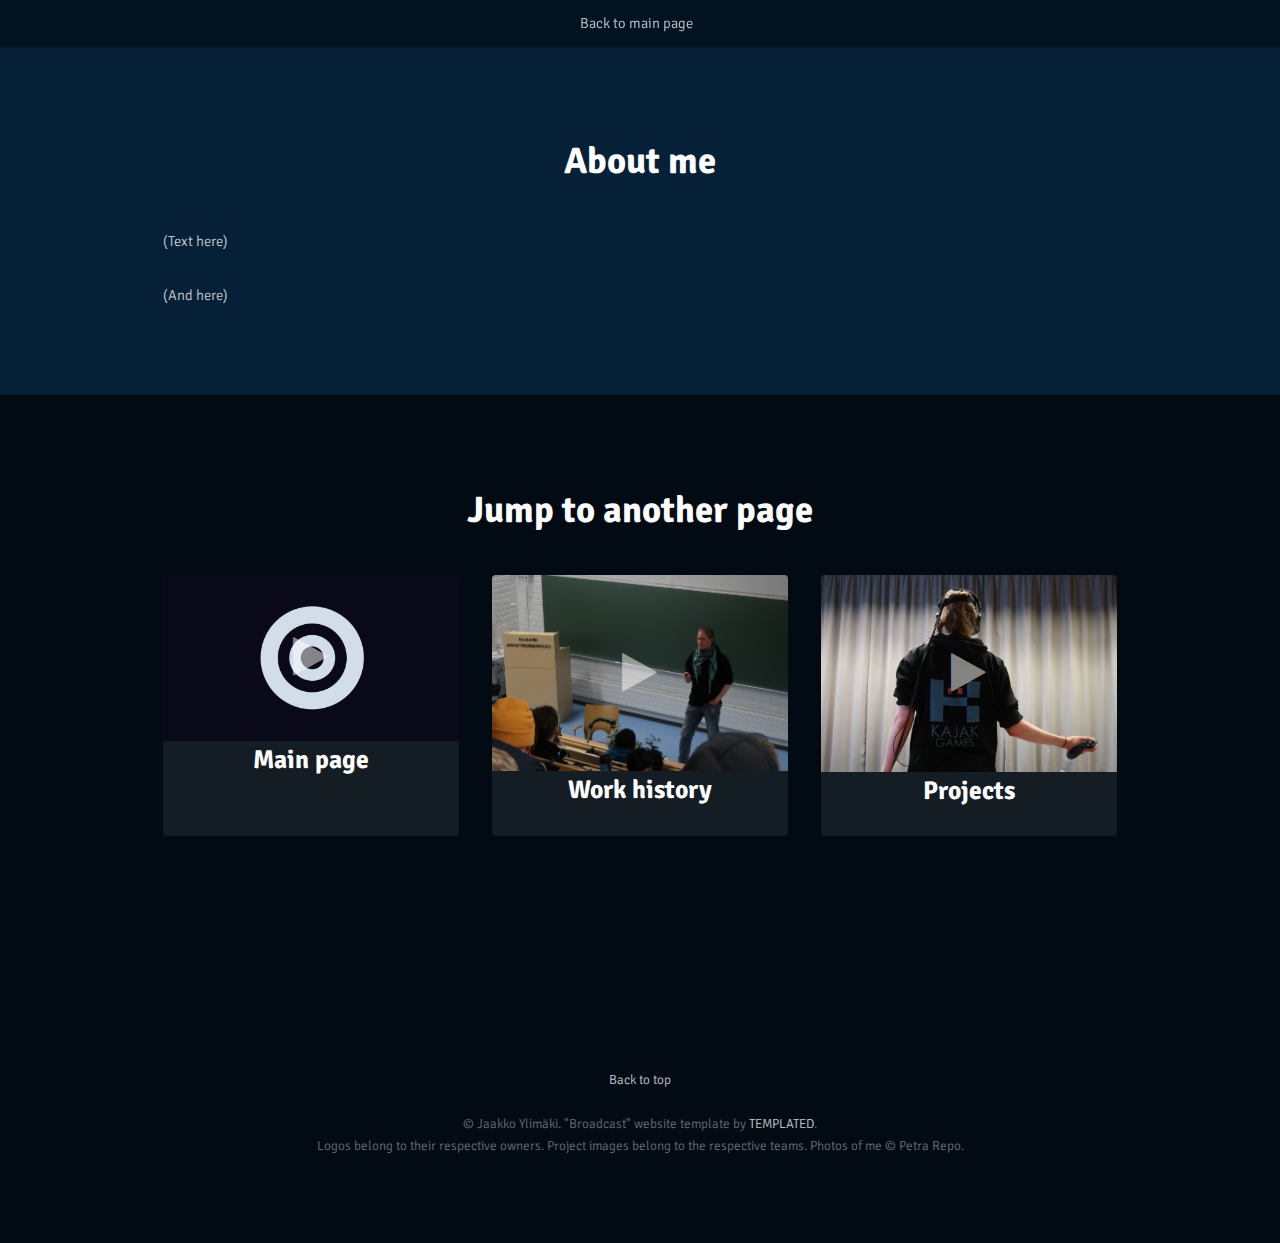
==== About me.html @ 6d2b4edd "changes to thumbnails" ====
<!DOCTYPE HTML>
<!--
	Broadcast by TEMPLATED
	templated.co @templatedco
	Released for free under the Creative Commons Attribution 3.0 license (templated.co/license)
-->
<html>
	<head>
		<title>Jaakko Ylimäki - About Me</title>
		<meta charset="utf-8" />
		<meta name="viewport" content="width=device-width, initial-scale=1" />
		<link rel="stylesheet" href="assets/css/main.css" />
	</head>
	<body class="subpage">

		<!-- Header -->
			<header id="header">
				<a href="index.html">Back to main page</a>
			</header>

		<!-- Nav -->
			<nav id="menu">
				<ul class="links">
					<li><a href="index.html">Home</a></li>
					<li><a href="elements.html">Elements</a></li>
       					<li><a href="About me.html">About me</a></li>
          				<li><a href="Work history.html">Work history</a></li>
       					<li><a href="Projects.html">Projects</a></li>
				</ul>
			</nav>

		<!-- Main -->
			<div id="main">

			<!-- One -->
				<section class="wrapper style1">
					<div class="inner">
						<header class="align-center">
							<h2>About me</h2>
							<p></p>
						</header>

						<p>(Text here)</p>
						<p>(And here)</p>
					</div>
				</section>

			<!-- Three -->
				<section class="wrapper ">
					<div class="inner">
						<header>
							<h2>Jump to another page</h2>
	<!-- 3 Column Video Section -->
							<div class="flex flex-3">
								<div class="video col">
									<div class="image fit">
										<img src="images/main_page.jpg" alt="" />
										<div class="arrow">
											<div class="icon fa-play"></div>
										</div>
									</div>
									<h3>Main page</h3>
									<a href="index.html" class="link"><span>Click Me</span></a>
								</div>
								<div class="video col">
									<div class="image fit">
										<img src="images/work_history.jpg" alt="" />
										<div class="arrow">
											<div class="icon fa-play"></div>
										</div>
									</div>
									<h3>Work history</h3>
									<a href="Work history.html" class="link"><span>Click Me</span></a>
								</div>
								<div class="video col">
									<div class="image fit">
										<img src="images/projects.jpg" alt="" />
										<div class="arrow">
											<div class="icon fa-play"></div>
										</div>
									</div>
									<h3>Projects</h3>
									<a href="Projects.html" class="link"><span>Click Me</span></a>
								</div>
							</div>
					</div>
				</section>

			</div>
		
		
		
		
		<!-- Footer -->
			<footer id="footer">
				<div class="copyright">
					<a href="#">Back to top</a>
					</br>
					</br>
					&copy; Jaakko Ylimäki.  "Broadcast" website template by <a href="https://templated.co">TEMPLATED</a>. </br>
					Logos belong to their respective owners. Project images belong to the respective teams. Photos of me © Petra Repo.
				</div>
			</footer>

		<!-- Scripts -->
			<script src="assets/js/jquery.min.js"></script>
			<script src="assets/js/jquery.scrolly.min.js"></script>
			<script src="assets/js/skel.min.js"></script>
			<script src="assets/js/util.js"></script>
			<script src="assets/js/main.js"></script>

	</body>
</html>
---- assets/css/main.css ----
@charset "UTF-8";
@import url(font-awesome.min.css);
@import url("https://fonts.googleapis.com/css?family=Signika:300,700");

/*
	Broadcast by TEMPLATED
	templated.co @templatedco
	Released for free under the Creative Commons Attribution 3.0 license (templated.co/license)
*/

/* Reset */

	html, body, div, span, applet, object, iframe, h1, h2, h3, h4, h5, h6, p, blockquote, pre, a, abbr, acronym, address, big, cite, code, del, dfn, em, img, ins, kbd, q, s, samp, small, strike, strong, sub, sup, tt, var, b, u, i, center, dl, dt, dd, ol, ul, li, fieldset, form, label, legend, table, caption, tbody, tfoot, thead, tr, th, td, article, aside, canvas, details, embed, figure, figcaption, footer, header, hgroup, menu, nav, output, ruby, section, summary, time, mark, audio, video {
		margin: 0;
		padding: 0;
		border: 0;
		font-size: 100%;
		font: inherit;
		vertical-align: baseline;
	}

	article, aside, details, figcaption, figure, footer, header, hgroup, menu, nav, section {
		display: block;
	}

	body {
		line-height: 1;
	}

	ol, ul {
		list-style: none;
	}

	blockquote, q {
		quotes: none;
	}

	blockquote:before, blockquote:after, q:before, q:after {
		content: '';
		content: none;
	}

	table {
		border-collapse: collapse;
		border-spacing: 0;
	}

	body {
		-webkit-text-size-adjust: none;
	}

/* Box Model */

	*, *:before, *:after {
		-moz-box-sizing: border-box;
		-webkit-box-sizing: border-box;
		box-sizing: border-box;
	}

/* Containers */

	.container {
		margin-left: auto;
		margin-right: auto;
	}

	.container.\31 25\25 {
		width: 100%;
		max-width: 100em;
		min-width: 80em;
	}

	.container.\37 5\25 {
		width: 60em;
	}

	.container.\35 0\25 {
		width: 40em;
	}

	.container.\32 5\25 {
		width: 20em;
	}

	.container {
		width: 80em;
	}

	@media screen and (max-width: 1680px) {

		.container.\31 25\25 {
			width: 100%;
			max-width: 100em;
			min-width: 80em;
		}

		.container.\37 5\25 {
			width: 60em;
		}

		.container.\35 0\25 {
			width: 40em;
		}

		.container.\32 5\25 {
			width: 20em;
		}

		.container {
			width: 80em;
		}

	}

	@media screen and (max-width: 1280px) {

		.container.\31 25\25 {
			width: 100%;
			max-width: 81.25em;
			min-width: 65em;
		}

		.container.\37 5\25 {
			width: 48.75em;
		}

		.container.\35 0\25 {
			width: 32.5em;
		}

		.container.\32 5\25 {
			width: 16.25em;
		}

		.container {
			width: 65em;
		}

	}

	@media screen and (max-width: 980px) {

		.container.\31 25\25 {
			width: 100%;
			max-width: 112.5%;
			min-width: 90%;
		}

		.container.\37 5\25 {
			width: 67.5%;
		}

		.container.\35 0\25 {
			width: 45%;
		}

		.container.\32 5\25 {
			width: 22.5%;
		}

		.container {
			width: 90%;
		}

	}

	@media screen and (max-width: 736px) {

		.container.\31 25\25 {
			width: 100%;
			max-width: 112.5%;
			min-width: 90%;
		}

		.container.\37 5\25 {
			width: 67.5%;
		}

		.container.\35 0\25 {
			width: 45%;
		}

		.container.\32 5\25 {
			width: 22.5%;
		}

		.container {
			width: 90% !important;
		}

	}

	@media screen and (max-width: 480px) {

		.container.\31 25\25 {
			width: 100%;
			max-width: 112.5%;
			min-width: 90%;
		}

		.container.\37 5\25 {
			width: 67.5%;
		}

		.container.\35 0\25 {
			width: 45%;
		}

		.container.\32 5\25 {
			width: 22.5%;
		}

		.container {
			width: 90% !important;
		}

	}

/* Grid */

	.row {
		border-bottom: solid 1px transparent;
		-moz-box-sizing: border-box;
		-webkit-box-sizing: border-box;
		box-sizing: border-box;
	}

	.row > * {
		float: left;
		-moz-box-sizing: border-box;
		-webkit-box-sizing: border-box;
		box-sizing: border-box;
	}

	.row:after, .row:before {
		content: '';
		display: block;
		clear: both;
		height: 0;
	}

	.row.uniform > * > :first-child {
		margin-top: 0;
	}

	.row.uniform > * > :last-child {
		margin-bottom: 0;
	}

	.row.\30 \25 > * {
		padding: 0 0 0 0em;
	}

	.row.\30 \25 {
		margin: 0 0 -1px 0em;
	}

	.row.uniform.\30 \25 > * {
		padding: 0em 0 0 0em;
	}

	.row.uniform.\30 \25 {
		margin: 0em 0 -1px 0em;
	}

	.row > * {
		padding: 0 0 0 2em;
	}

	.row {
		margin: 0 0 -1px -2em;
	}

	.row.uniform > * {
		padding: 2em 0 0 2em;
	}

	.row.uniform {
		margin: -2em 0 -1px -2em;
	}

	.row.\32 00\25 > * {
		padding: 0 0 0 4em;
	}

	.row.\32 00\25 {
		margin: 0 0 -1px -4em;
	}

	.row.uniform.\32 00\25 > * {
		padding: 4em 0 0 4em;
	}

	.row.uniform.\32 00\25 {
		margin: -4em 0 -1px -4em;
	}

	.row.\31 50\25 > * {
		padding: 0 0 0 3em;
	}

	.row.\31 50\25 {
		margin: 0 0 -1px -3em;
	}

	.row.uniform.\31 50\25 > * {
		padding: 3em 0 0 3em;
	}

	.row.uniform.\31 50\25 {
		margin: -3em 0 -1px -3em;
	}

	.row.\35 0\25 > * {
		padding: 0 0 0 1em;
	}

	.row.\35 0\25 {
		margin: 0 0 -1px -1em;
	}

	.row.uniform.\35 0\25 > * {
		padding: 1em 0 0 1em;
	}

	.row.uniform.\35 0\25 {
		margin: -1em 0 -1px -1em;
	}

	.row.\32 5\25 > * {
		padding: 0 0 0 0.5em;
	}

	.row.\32 5\25 {
		margin: 0 0 -1px -0.5em;
	}

	.row.uniform.\32 5\25 > * {
		padding: 0.5em 0 0 0.5em;
	}

	.row.uniform.\32 5\25 {
		margin: -0.5em 0 -1px -0.5em;
	}

	.\31 2u, .\31 2u\24 {
		width: 100%;
		clear: none;
		margin-left: 0;
	}

	.\31 1u, .\31 1u\24 {
		width: 91.6666666667%;
		clear: none;
		margin-left: 0;
	}

	.\31 0u, .\31 0u\24 {
		width: 83.3333333333%;
		clear: none;
		margin-left: 0;
	}

	.\39 u, .\39 u\24 {
		width: 75%;
		clear: none;
		margin-left: 0;
	}

	.\38 u, .\38 u\24 {
		width: 66.6666666667%;
		clear: none;
		margin-left: 0;
	}

	.\37 u, .\37 u\24 {
		width: 58.3333333333%;
		clear: none;
		margin-left: 0;
	}

	.\36 u, .\36 u\24 {
		width: 50%;
		clear: none;
		margin-left: 0;
	}

	.\35 u, .\35 u\24 {
		width: 41.6666666667%;
		clear: none;
		margin-left: 0;
	}

	.\34 u, .\34 u\24 {
		width: 33.3333333333%;
		clear: none;
		margin-left: 0;
	}

	.\33 u, .\33 u\24 {
		width: 25%;
		clear: none;
		margin-left: 0;
	}

	.\32 u, .\32 u\24 {
		width: 16.6666666667%;
		clear: none;
		margin-left: 0;
	}

	.\31 u, .\31 u\24 {
		width: 8.3333333333%;
		clear: none;
		margin-left: 0;
	}

	.\31 2u\24 + *,
	.\31 1u\24 + *,
	.\31 0u\24 + *,
	.\39 u\24 + *,
	.\38 u\24 + *,
	.\37 u\24 + *,
	.\36 u\24 + *,
	.\35 u\24 + *,
	.\34 u\24 + *,
	.\33 u\24 + *,
	.\32 u\24 + *,
	.\31 u\24 + * {
		clear: left;
	}

	.\-11u {
		margin-left: 91.66667%;
	}

	.\-10u {
		margin-left: 83.33333%;
	}

	.\-9u {
		margin-left: 75%;
	}

	.\-8u {
		margin-left: 66.66667%;
	}

	.\-7u {
		margin-left: 58.33333%;
	}

	.\-6u {
		margin-left: 50%;
	}

	.\-5u {
		margin-left: 41.66667%;
	}

	.\-4u {
		margin-left: 33.33333%;
	}

	.\-3u {
		margin-left: 25%;
	}

	.\-2u {
		margin-left: 16.66667%;
	}

	.\-1u {
		margin-left: 8.33333%;
	}

	@media screen and (max-width: 1680px) {

		.row > * {
			padding: 0 0 0 2em;
		}

		.row {
			margin: 0 0 -1px -2em;
		}

		.row.uniform > * {
			padding: 2em 0 0 2em;
		}

		.row.uniform {
			margin: -2em 0 -1px -2em;
		}

		.row.\32 00\25 > * {
			padding: 0 0 0 4em;
		}

		.row.\32 00\25 {
			margin: 0 0 -1px -4em;
		}

		.row.uniform.\32 00\25 > * {
			padding: 4em 0 0 4em;
		}

		.row.uniform.\32 00\25 {
			margin: -4em 0 -1px -4em;
		}

		.row.\31 50\25 > * {
			padding: 0 0 0 3em;
		}

		.row.\31 50\25 {
			margin: 0 0 -1px -3em;
		}

		.row.uniform.\31 50\25 > * {
			padding: 3em 0 0 3em;
		}

		.row.uniform.\31 50\25 {
			margin: -3em 0 -1px -3em;
		}

		.row.\35 0\25 > * {
			padding: 0 0 0 1em;
		}

		.row.\35 0\25 {
			margin: 0 0 -1px -1em;
		}

		.row.uniform.\35 0\25 > * {
			padding: 1em 0 0 1em;
		}

		.row.uniform.\35 0\25 {
			margin: -1em 0 -1px -1em;
		}

		.row.\32 5\25 > * {
			padding: 0 0 0 0.5em;
		}

		.row.\32 5\25 {
			margin: 0 0 -1px -0.5em;
		}

		.row.uniform.\32 5\25 > * {
			padding: 0.5em 0 0 0.5em;
		}

		.row.uniform.\32 5\25 {
			margin: -0.5em 0 -1px -0.5em;
		}

		.\31 2u\28xlarge\29, .\31 2u\24\28xlarge\29 {
			width: 100%;
			clear: none;
			margin-left: 0;
		}

		.\31 1u\28xlarge\29, .\31 1u\24\28xlarge\29 {
			width: 91.6666666667%;
			clear: none;
			margin-left: 0;
		}

		.\31 0u\28xlarge\29, .\31 0u\24\28xlarge\29 {
			width: 83.3333333333%;
			clear: none;
			margin-left: 0;
		}

		.\39 u\28xlarge\29, .\39 u\24\28xlarge\29 {
			width: 75%;
			clear: none;
			margin-left: 0;
		}

		.\38 u\28xlarge\29, .\38 u\24\28xlarge\29 {
			width: 66.6666666667%;
			clear: none;
			margin-left: 0;
		}

		.\37 u\28xlarge\29, .\37 u\24\28xlarge\29 {
			width: 58.3333333333%;
			clear: none;
			margin-left: 0;
		}

		.\36 u\28xlarge\29, .\36 u\24\28xlarge\29 {
			width: 50%;
			clear: none;
			margin-left: 0;
		}

		.\35 u\28xlarge\29, .\35 u\24\28xlarge\29 {
			width: 41.6666666667%;
			clear: none;
			margin-left: 0;
		}

		.\34 u\28xlarge\29, .\34 u\24\28xlarge\29 {
			width: 33.3333333333%;
			clear: none;
			margin-left: 0;
		}

		.\33 u\28xlarge\29, .\33 u\24\28xlarge\29 {
			width: 25%;
			clear: none;
			margin-left: 0;
		}

		.\32 u\28xlarge\29, .\32 u\24\28xlarge\29 {
			width: 16.6666666667%;
			clear: none;
			margin-left: 0;
		}

		.\31 u\28xlarge\29, .\31 u\24\28xlarge\29 {
			width: 8.3333333333%;
			clear: none;
			margin-left: 0;
		}

		.\31 2u\24\28xlarge\29 + *,
		.\31 1u\24\28xlarge\29 + *,
		.\31 0u\24\28xlarge\29 + *,
		.\39 u\24\28xlarge\29 + *,
		.\38 u\24\28xlarge\29 + *,
		.\37 u\24\28xlarge\29 + *,
		.\36 u\24\28xlarge\29 + *,
		.\35 u\24\28xlarge\29 + *,
		.\34 u\24\28xlarge\29 + *,
		.\33 u\24\28xlarge\29 + *,
		.\32 u\24\28xlarge\29 + *,
		.\31 u\24\28xlarge\29 + * {
			clear: left;
		}

		.\-11u\28xlarge\29 {
			margin-left: 91.66667%;
		}

		.\-10u\28xlarge\29 {
			margin-left: 83.33333%;
		}

		.\-9u\28xlarge\29 {
			margin-left: 75%;
		}

		.\-8u\28xlarge\29 {
			margin-left: 66.66667%;
		}

		.\-7u\28xlarge\29 {
			margin-left: 58.33333%;
		}

		.\-6u\28xlarge\29 {
			margin-left: 50%;
		}

		.\-5u\28xlarge\29 {
			margin-left: 41.66667%;
		}

		.\-4u\28xlarge\29 {
			margin-left: 33.33333%;
		}

		.\-3u\28xlarge\29 {
			margin-left: 25%;
		}

		.\-2u\28xlarge\29 {
			margin-left: 16.66667%;
		}

		.\-1u\28xlarge\29 {
			margin-left: 8.33333%;
		}

	}

	@media screen and (max-width: 1280px) {

		.row > * {
			padding: 0 0 0 1.5em;
		}

		.row {
			margin: 0 0 -1px -1.5em;
		}

		.row.uniform > * {
			padding: 1.5em 0 0 1.5em;
		}

		.row.uniform {
			margin: -1.5em 0 -1px -1.5em;
		}

		.row.\32 00\25 > * {
			padding: 0 0 0 3em;
		}

		.row.\32 00\25 {
			margin: 0 0 -1px -3em;
		}

		.row.uniform.\32 00\25 > * {
			padding: 3em 0 0 3em;
		}

		.row.uniform.\32 00\25 {
			margin: -3em 0 -1px -3em;
		}

		.row.\31 50\25 > * {
			padding: 0 0 0 2.25em;
		}

		.row.\31 50\25 {
			margin: 0 0 -1px -2.25em;
		}

		.row.uniform.\31 50\25 > * {
			padding: 2.25em 0 0 2.25em;
		}

		.row.uniform.\31 50\25 {
			margin: -2.25em 0 -1px -2.25em;
		}

		.row.\35 0\25 > * {
			padding: 0 0 0 0.75em;
		}

		.row.\35 0\25 {
			margin: 0 0 -1px -0.75em;
		}

		.row.uniform.\35 0\25 > * {
			padding: 0.75em 0 0 0.75em;
		}

		.row.uniform.\35 0\25 {
			margin: -0.75em 0 -1px -0.75em;
		}

		.row.\32 5\25 > * {
			padding: 0 0 0 0.375em;
		}

		.row.\32 5\25 {
			margin: 0 0 -1px -0.375em;
		}

		.row.uniform.\32 5\25 > * {
			padding: 0.375em 0 0 0.375em;
		}

		.row.uniform.\32 5\25 {
			margin: -0.375em 0 -1px -0.375em;
		}

		.\31 2u\28large\29, .\31 2u\24\28large\29 {
			width: 100%;
			clear: none;
			margin-left: 0;
		}

		.\31 1u\28large\29, .\31 1u\24\28large\29 {
			width: 91.6666666667%;
			clear: none;
			margin-left: 0;
		}

		.\31 0u\28large\29, .\31 0u\24\28large\29 {
			width: 83.3333333333%;
			clear: none;
			margin-left: 0;
		}

		.\39 u\28large\29, .\39 u\24\28large\29 {
			width: 75%;
			clear: none;
			margin-left: 0;
		}

		.\38 u\28large\29, .\38 u\24\28large\29 {
			width: 66.6666666667%;
			clear: none;
			margin-left: 0;
		}

		.\37 u\28large\29, .\37 u\24\28large\29 {
			width: 58.3333333333%;
			clear: none;
			margin-left: 0;
		}

		.\36 u\28large\29, .\36 u\24\28large\29 {
			width: 50%;
			clear: none;
			margin-left: 0;
		}

		.\35 u\28large\29, .\35 u\24\28large\29 {
			width: 41.6666666667%;
			clear: none;
			margin-left: 0;
		}

		.\34 u\28large\29, .\34 u\24\28large\29 {
			width: 33.3333333333%;
			clear: none;
			margin-left: 0;
		}

		.\33 u\28large\29, .\33 u\24\28large\29 {
			width: 25%;
			clear: none;
			margin-left: 0;
		}

		.\32 u\28large\29, .\32 u\24\28large\29 {
			width: 16.6666666667%;
			clear: none;
			margin-left: 0;
		}

		.\31 u\28large\29, .\31 u\24\28large\29 {
			width: 8.3333333333%;
			clear: none;
			margin-left: 0;
		}

		.\31 2u\24\28large\29 + *,
		.\31 1u\24\28large\29 + *,
		.\31 0u\24\28large\29 + *,
		.\39 u\24\28large\29 + *,
		.\38 u\24\28large\29 + *,
		.\37 u\24\28large\29 + *,
		.\36 u\24\28large\29 + *,
		.\35 u\24\28large\29 + *,
		.\34 u\24\28large\29 + *,
		.\33 u\24\28large\29 + *,
		.\32 u\24\28large\29 + *,
		.\31 u\24\28large\29 + * {
			clear: left;
		}

		.\-11u\28large\29 {
			margin-left: 91.66667%;
		}

		.\-10u\28large\29 {
			margin-left: 83.33333%;
		}

		.\-9u\28large\29 {
			margin-left: 75%;
		}

		.\-8u\28large\29 {
			margin-left: 66.66667%;
		}

		.\-7u\28large\29 {
			margin-left: 58.33333%;
		}

		.\-6u\28large\29 {
			margin-left: 50%;
		}

		.\-5u\28large\29 {
			margin-left: 41.66667%;
		}

		.\-4u\28large\29 {
			margin-left: 33.33333%;
		}

		.\-3u\28large\29 {
			margin-left: 25%;
		}

		.\-2u\28large\29 {
			margin-left: 16.66667%;
		}

		.\-1u\28large\29 {
			margin-left: 8.33333%;
		}

	}

	@media screen and (max-width: 980px) {

		.row > * {
			padding: 0 0 0 1.5em;
		}

		.row {
			margin: 0 0 -1px -1.5em;
		}

		.row.uniform > * {
			padding: 1.5em 0 0 1.5em;
		}

		.row.uniform {
			margin: -1.5em 0 -1px -1.5em;
		}

		.row.\32 00\25 > * {
			padding: 0 0 0 3em;
		}

		.row.\32 00\25 {
			margin: 0 0 -1px -3em;
		}

		.row.uniform.\32 00\25 > * {
			padding: 3em 0 0 3em;
		}

		.row.uniform.\32 00\25 {
			margin: -3em 0 -1px -3em;
		}

		.row.\31 50\25 > * {
			padding: 0 0 0 2.25em;
		}

		.row.\31 50\25 {
			margin: 0 0 -1px -2.25em;
		}

		.row.uniform.\31 50\25 > * {
			padding: 2.25em 0 0 2.25em;
		}

		.row.uniform.\31 50\25 {
			margin: -2.25em 0 -1px -2.25em;
		}

		.row.\35 0\25 > * {
			padding: 0 0 0 0.75em;
		}

		.row.\35 0\25 {
			margin: 0 0 -1px -0.75em;
		}

		.row.uniform.\35 0\25 > * {
			padding: 0.75em 0 0 0.75em;
		}

		.row.uniform.\35 0\25 {
			margin: -0.75em 0 -1px -0.75em;
		}

		.row.\32 5\25 > * {
			padding: 0 0 0 0.375em;
		}

		.row.\32 5\25 {
			margin: 0 0 -1px -0.375em;
		}

		.row.uniform.\32 5\25 > * {
			padding: 0.375em 0 0 0.375em;
		}

		.row.uniform.\32 5\25 {
			margin: -0.375em 0 -1px -0.375em;
		}

		.\31 2u\28medium\29, .\31 2u\24\28medium\29 {
			width: 100%;
			clear: none;
			margin-left: 0;
		}

		.\31 1u\28medium\29, .\31 1u\24\28medium\29 {
			width: 91.6666666667%;
			clear: none;
			margin-left: 0;
		}

		.\31 0u\28medium\29, .\31 0u\24\28medium\29 {
			width: 83.3333333333%;
			clear: none;
			margin-left: 0;
		}

		.\39 u\28medium\29, .\39 u\24\28medium\29 {
			width: 75%;
			clear: none;
			margin-left: 0;
		}

		.\38 u\28medium\29, .\38 u\24\28medium\29 {
			width: 66.6666666667%;
			clear: none;
			margin-left: 0;
		}

		.\37 u\28medium\29, .\37 u\24\28medium\29 {
			width: 58.3333333333%;
			clear: none;
			margin-left: 0;
		}

		.\36 u\28medium\29, .\36 u\24\28medium\29 {
			width: 50%;
			clear: none;
			margin-left: 0;
		}

		.\35 u\28medium\29, .\35 u\24\28medium\29 {
			width: 41.6666666667%;
			clear: none;
			margin-left: 0;
		}

		.\34 u\28medium\29, .\34 u\24\28medium\29 {
			width: 33.3333333333%;
			clear: none;
			margin-left: 0;
		}

		.\33 u\28medium\29, .\33 u\24\28medium\29 {
			width: 25%;
			clear: none;
			margin-left: 0;
		}

		.\32 u\28medium\29, .\32 u\24\28medium\29 {
			width: 16.6666666667%;
			clear: none;
			margin-left: 0;
		}

		.\31 u\28medium\29, .\31 u\24\28medium\29 {
			width: 8.3333333333%;
			clear: none;
			margin-left: 0;
		}

		.\31 2u\24\28medium\29 + *,
		.\31 1u\24\28medium\29 + *,
		.\31 0u\24\28medium\29 + *,
		.\39 u\24\28medium\29 + *,
		.\38 u\24\28medium\29 + *,
		.\37 u\24\28medium\29 + *,
		.\36 u\24\28medium\29 + *,
		.\35 u\24\28medium\29 + *,
		.\34 u\24\28medium\29 + *,
		.\33 u\24\28medium\29 + *,
		.\32 u\24\28medium\29 + *,
		.\31 u\24\28medium\29 + * {
			clear: left;
		}

		.\-11u\28medium\29 {
			margin-left: 91.66667%;
		}

		.\-10u\28medium\29 {
			margin-left: 83.33333%;
		}

		.\-9u\28medium\29 {
			margin-left: 75%;
		}

		.\-8u\28medium\29 {
			margin-left: 66.66667%;
		}

		.\-7u\28medium\29 {
			margin-left: 58.33333%;
		}

		.\-6u\28medium\29 {
			margin-left: 50%;
		}

		.\-5u\28medium\29 {
			margin-left: 41.66667%;
		}

		.\-4u\28medium\29 {
			margin-left: 33.33333%;
		}

		.\-3u\28medium\29 {
			margin-left: 25%;
		}

		.\-2u\28medium\29 {
			margin-left: 16.66667%;
		}

		.\-1u\28medium\29 {
			margin-left: 8.33333%;
		}

	}

	@media screen and (max-width: 736px) {

		.row > * {
			padding: 0 0 0 1.25em;
		}

		.row {
			margin: 0 0 -1px -1.25em;
		}

		.row.uniform > * {
			padding: 1.25em 0 0 1.25em;
		}

		.row.uniform {
			margin: -1.25em 0 -1px -1.25em;
		}

		.row.\32 00\25 > * {
			padding: 0 0 0 2.5em;
		}

		.row.\32 00\25 {
			margin: 0 0 -1px -2.5em;
		}

		.row.uniform.\32 00\25 > * {
			padding: 2.5em 0 0 2.5em;
		}

		.row.uniform.\32 00\25 {
			margin: -2.5em 0 -1px -2.5em;
		}

		.row.\31 50\25 > * {
			padding: 0 0 0 1.875em;
		}

		.row.\31 50\25 {
			margin: 0 0 -1px -1.875em;
		}

		.row.uniform.\31 50\25 > * {
			padding: 1.875em 0 0 1.875em;
		}

		.row.uniform.\31 50\25 {
			margin: -1.875em 0 -1px -1.875em;
		}

		.row.\35 0\25 > * {
			padding: 0 0 0 0.625em;
		}

		.row.\35 0\25 {
			margin: 0 0 -1px -0.625em;
		}

		.row.uniform.\35 0\25 > * {
			padding: 0.625em 0 0 0.625em;
		}

		.row.uniform.\35 0\25 {
			margin: -0.625em 0 -1px -0.625em;
		}

		.row.\32 5\25 > * {
			padding: 0 0 0 0.3125em;
		}

		.row.\32 5\25 {
			margin: 0 0 -1px -0.3125em;
		}

		.row.uniform.\32 5\25 > * {
			padding: 0.3125em 0 0 0.3125em;
		}

		.row.uniform.\32 5\25 {
			margin: -0.3125em 0 -1px -0.3125em;
		}

		.\31 2u\28small\29, .\31 2u\24\28small\29 {
			width: 100%;
			clear: none;
			margin-left: 0;
		}

		.\31 1u\28small\29, .\31 1u\24\28small\29 {
			width: 91.6666666667%;
			clear: none;
			margin-left: 0;
		}

		.\31 0u\28small\29, .\31 0u\24\28small\29 {
			width: 83.3333333333%;
			clear: none;
			margin-left: 0;
		}

		.\39 u\28small\29, .\39 u\24\28small\29 {
			width: 75%;
			clear: none;
			margin-left: 0;
		}

		.\38 u\28small\29, .\38 u\24\28small\29 {
			width: 66.6666666667%;
			clear: none;
			margin-left: 0;
		}

		.\37 u\28small\29, .\37 u\24\28small\29 {
			width: 58.3333333333%;
			clear: none;
			margin-left: 0;
		}

		.\36 u\28small\29, .\36 u\24\28small\29 {
			width: 50%;
			clear: none;
			margin-left: 0;
		}

		.\35 u\28small\29, .\35 u\24\28small\29 {
			width: 41.6666666667%;
			clear: none;
			margin-left: 0;
		}

		.\34 u\28small\29, .\34 u\24\28small\29 {
			width: 33.3333333333%;
			clear: none;
			margin-left: 0;
		}

		.\33 u\28small\29, .\33 u\24\28small\29 {
			width: 25%;
			clear: none;
			margin-left: 0;
		}

		.\32 u\28small\29, .\32 u\24\28small\29 {
			width: 16.6666666667%;
			clear: none;
			margin-left: 0;
		}

		.\31 u\28small\29, .\31 u\24\28small\29 {
			width: 8.3333333333%;
			clear: none;
			margin-left: 0;
		}

		.\31 2u\24\28small\29 + *,
		.\31 1u\24\28small\29 + *,
		.\31 0u\24\28small\29 + *,
		.\39 u\24\28small\29 + *,
		.\38 u\24\28small\29 + *,
		.\37 u\24\28small\29 + *,
		.\36 u\24\28small\29 + *,
		.\35 u\24\28small\29 + *,
		.\34 u\24\28small\29 + *,
		.\33 u\24\28small\29 + *,
		.\32 u\24\28small\29 + *,
		.\31 u\24\28small\29 + * {
			clear: left;
		}

		.\-11u\28small\29 {
			margin-left: 91.66667%;
		}

		.\-10u\28small\29 {
			margin-left: 83.33333%;
		}

		.\-9u\28small\29 {
			margin-left: 75%;
		}

		.\-8u\28small\29 {
			margin-left: 66.66667%;
		}

		.\-7u\28small\29 {
			margin-left: 58.33333%;
		}

		.\-6u\28small\29 {
			margin-left: 50%;
		}

		.\-5u\28small\29 {
			margin-left: 41.66667%;
		}

		.\-4u\28small\29 {
			margin-left: 33.33333%;
		}

		.\-3u\28small\29 {
			margin-left: 25%;
		}

		.\-2u\28small\29 {
			margin-left: 16.66667%;
		}

		.\-1u\28small\29 {
			margin-left: 8.33333%;
		}

	}

	@media screen and (max-width: 480px) {

		.row > * {
			padding: 0 0 0 1.25em;
		}

		.row {
			margin: 0 0 -1px -1.25em;
		}

		.row.uniform > * {
			padding: 1.25em 0 0 1.25em;
		}

		.row.uniform {
			margin: -1.25em 0 -1px -1.25em;
		}

		.row.\32 00\25 > * {
			padding: 0 0 0 2.5em;
		}

		.row.\32 00\25 {
			margin: 0 0 -1px -2.5em;
		}

		.row.uniform.\32 00\25 > * {
			padding: 2.5em 0 0 2.5em;
		}

		.row.uniform.\32 00\25 {
			margin: -2.5em 0 -1px -2.5em;
		}

		.row.\31 50\25 > * {
			padding: 0 0 0 1.875em;
		}

		.row.\31 50\25 {
			margin: 0 0 -1px -1.875em;
		}

		.row.uniform.\31 50\25 > * {
			padding: 1.875em 0 0 1.875em;
		}

		.row.uniform.\31 50\25 {
			margin: -1.875em 0 -1px -1.875em;
		}

		.row.\35 0\25 > * {
			padding: 0 0 0 0.625em;
		}

		.row.\35 0\25 {
			margin: 0 0 -1px -0.625em;
		}

		.row.uniform.\35 0\25 > * {
			padding: 0.625em 0 0 0.625em;
		}

		.row.uniform.\35 0\25 {
			margin: -0.625em 0 -1px -0.625em;
		}

		.row.\32 5\25 > * {
			padding: 0 0 0 0.3125em;
		}

		.row.\32 5\25 {
			margin: 0 0 -1px -0.3125em;
		}

		.row.uniform.\32 5\25 > * {
			padding: 0.3125em 0 0 0.3125em;
		}

		.row.uniform.\32 5\25 {
			margin: -0.3125em 0 -1px -0.3125em;
		}

		.\31 2u\28xsmall\29, .\31 2u\24\28xsmall\29 {
			width: 100%;
			clear: none;
			margin-left: 0;
		}

		.\31 1u\28xsmall\29, .\31 1u\24\28xsmall\29 {
			width: 91.6666666667%;
			clear: none;
			margin-left: 0;
		}

		.\31 0u\28xsmall\29, .\31 0u\24\28xsmall\29 {
			width: 83.3333333333%;
			clear: none;
			margin-left: 0;
		}

		.\39 u\28xsmall\29, .\39 u\24\28xsmall\29 {
			width: 75%;
			clear: none;
			margin-left: 0;
		}

		.\38 u\28xsmall\29, .\38 u\24\28xsmall\29 {
			width: 66.6666666667%;
			clear: none;
			margin-left: 0;
		}

		.\37 u\28xsmall\29, .\37 u\24\28xsmall\29 {
			width: 58.3333333333%;
			clear: none;
			margin-left: 0;
		}

		.\36 u\28xsmall\29, .\36 u\24\28xsmall\29 {
			width: 50%;
			clear: none;
			margin-left: 0;
		}

		.\35 u\28xsmall\29, .\35 u\24\28xsmall\29 {
			width: 41.6666666667%;
			clear: none;
			margin-left: 0;
		}

		.\34 u\28xsmall\29, .\34 u\24\28xsmall\29 {
			width: 33.3333333333%;
			clear: none;
			margin-left: 0;
		}

		.\33 u\28xsmall\29, .\33 u\24\28xsmall\29 {
			width: 25%;
			clear: none;
			margin-left: 0;
		}

		.\32 u\28xsmall\29, .\32 u\24\28xsmall\29 {
			width: 16.6666666667%;
			clear: none;
			margin-left: 0;
		}

		.\31 u\28xsmall\29, .\31 u\24\28xsmall\29 {
			width: 8.3333333333%;
			clear: none;
			margin-left: 0;
		}

		.\31 2u\24\28xsmall\29 + *,
		.\31 1u\24\28xsmall\29 + *,
		.\31 0u\24\28xsmall\29 + *,
		.\39 u\24\28xsmall\29 + *,
		.\38 u\24\28xsmall\29 + *,
		.\37 u\24\28xsmall\29 + *,
		.\36 u\24\28xsmall\29 + *,
		.\35 u\24\28xsmall\29 + *,
		.\34 u\24\28xsmall\29 + *,
		.\33 u\24\28xsmall\29 + *,
		.\32 u\24\28xsmall\29 + *,
		.\31 u\24\28xsmall\29 + * {
			clear: left;
		}

		.\-11u\28xsmall\29 {
			margin-left: 91.66667%;
		}

		.\-10u\28xsmall\29 {
			margin-left: 83.33333%;
		}

		.\-9u\28xsmall\29 {
			margin-left: 75%;
		}

		.\-8u\28xsmall\29 {
			margin-left: 66.66667%;
		}

		.\-7u\28xsmall\29 {
			margin-left: 58.33333%;
		}

		.\-6u\28xsmall\29 {
			margin-left: 50%;
		}

		.\-5u\28xsmall\29 {
			margin-left: 41.66667%;
		}

		.\-4u\28xsmall\29 {
			margin-left: 33.33333%;
		}

		.\-3u\28xsmall\29 {
			margin-left: 25%;
		}

		.\-2u\28xsmall\29 {
			margin-left: 16.66667%;
		}

		.\-1u\28xsmall\29 {
			margin-left: 8.33333%;
		}

	}

/* Basic */

	@-ms-viewport {
		width: device-width;
	}

	body {
		-ms-overflow-style: scrollbar;
	}

	@media screen and (max-width: 480px) {

		html, body {
			min-width: 320px;
		}

	}

	body {
		background: #020B13;
	}

		body.is-loading *, body.is-loading *:before, body.is-loading *:after {
			-moz-animation: none !important;
			-webkit-animation: none !important;
			-ms-animation: none !important;
			animation: none !important;
			-moz-transition: none !important;
			-webkit-transition: none !important;
			-ms-transition: none !important;
			transition: none !important;
		}

/* Type */

	body {
		background-color: #020B13;
		color: #c0c2c4;
	}

	body, input, select, textarea {
		font-family: "Signika", sans-serif;
		font-size: 13pt;
		font-weight: 300;
		line-height: 1.65;
	}

		@media screen and (max-width: 1680px) {

			body, input, select, textarea {
				font-size: 11pt;
			}

		}

		@media screen and (max-width: 1280px) {

			body, input, select, textarea {
				font-size: 11pt;
			}

		}

		@media screen and (max-width: 980px) {

			body, input, select, textarea {
				font-size: 12pt;
			}

		}

		@media screen and (max-width: 736px) {

			body, input, select, textarea {
				font-size: 12pt;
			}

		}

		@media screen and (max-width: 480px) {

			body, input, select, textarea {
				font-size: 12pt;
			}

		}

	a {
		-moz-transition: color 0.2s ease-in-out;
		-webkit-transition: color 0.2s ease-in-out;
		-ms-transition: color 0.2s ease-in-out;
		transition: color 0.2s ease-in-out;
		text-decoration: none;
	}

	strong, b {
		font-weight: 700;
	}

	em, i {
		font-style: italic;
	}

	p {
		margin: 0 0 2em 0;
	}

	h1, h2, h3, h4, h5, h6 {
		font-weight: 700;
		line-height: 1.5;
		margin: 0 0 1em 0;
	}

		h1 a, h2 a, h3 a, h4 a, h5 a, h6 a {
			color: inherit;
			text-decoration: none;
		}

	h2 {
		font-size: 2.5em;
		text-align: center;
	}

		@media screen and (max-width: 736px) {

			h2 {
				font-size: 2em;
			}

		}

		@media screen and (max-width: 480px) {

			h2 {
				font-size: 1.5em;
			}

		}

	h3 {
		font-size: 1.75em;
		text-align: center;
	}

		@media screen and (max-width: 736px) {

			h3 {
				font-size: 1.75em;
			}

		}

		@media screen and (max-width: 480px) {

			h3 {
				font-size: 1.75em;
			}

		}

	h4 {
		font-size: 1.5em;
	}

	h5 {
		font-size: 0.9em;
	}

	h6 {
		font-size: 0.7em;
	}

	sub {
		font-size: 0.8em;
		position: relative;
		top: 0.5em;
	}

	sup {
		font-size: 0.8em;
		position: relative;
		top: -0.5em;
	}

	blockquote {
		border-left: solid 4px;
		font-style: italic;
		margin: 0 0 2em 0;
		padding: 0.5em 0 0.5em 2em;
	}

	code {
		border-radius: 4px;
		border: solid 1px;
		font-family: "Courier New", monospace;
		font-size: 0.9em;
		margin: 0 0.25em;
		padding: 0.25em 0.65em;
	}

	pre {
		-webkit-overflow-scrolling: touch;
		font-family: "Courier New", monospace;
		font-size: 0.9em;
		margin: 0 0 2em 0;
	}

		pre code {
			display: block;
			line-height: 1.75;
			padding: 1em 1.5em;
			overflow-x: auto;
		}

	hr {
		border: 0;
		border-bottom: solid 1px;
		margin: 2em 0;
	}

		hr.major {
			margin: 3em 0;
		}

	.align-left {
		text-align: left;
	}

	.align-center {
		text-align: center;
	}

	.align-right {
		text-align: right;
	}

	input, select, textarea {
		color: #ffffff;
	}

	a {
		color: #c1c7cd;
	}

		a:hover {
			color: rgba(193, 199, 205, 0.5);
		}

	strong, b {
		color: #ffffff;
	}

	h1, h2, h3, h4, h5, h6 {
		color: #ffffff;
	}

	blockquote {
		border-left-color: rgba(255, 255, 255, 0.15);
	}

	code {
		background: rgba(255, 255, 255, 0.075);
		border-color: rgba(255, 255, 255, 0.15);
	}

	hr {
		border-bottom-color: rgba(255, 255, 255, 0.15);
	}

/* Box */

	.box {
		border-radius: 4px;
		border: solid 1px;
		margin-bottom: 2em;
		padding: 1.5em;
	}

		.box > :last-child,
		.box > :last-child > :last-child,
		.box > :last-child > :last-child > :last-child {
			margin-bottom: 0;
		}

		.box.alt {
			border: 0;
			border-radius: 0;
			padding: 0;
		}

	.box {
		border-color: rgba(255, 255, 255, 0.15);
	}

/* Button */

	input[type="submit"],
	input[type="reset"],
	input[type="button"],
	button,
	.button {
		-moz-appearance: none;
		-webkit-appearance: none;
		-ms-appearance: none;
		appearance: none;
		-moz-transition: background-color 0.2s ease-in-out, color 0.2s ease-in-out;
		-webkit-transition: background-color 0.2s ease-in-out, color 0.2s ease-in-out;
		-ms-transition: background-color 0.2s ease-in-out, color 0.2s ease-in-out;
		transition: background-color 0.2s ease-in-out, color 0.2s ease-in-out;
		border-radius: 4px;
		border: 0;
		cursor: pointer;
		display: inline-block;
		font-weight: 700;
		height: 2.85em;
		line-height: 2.95em;
		padding: 0 1.5em;
		text-align: center;
		text-decoration: none;
		white-space: nowrap;
	}

		input[type="submit"].icon,
		input[type="reset"].icon,
		input[type="button"].icon,
		button.icon,
		.button.icon {
			padding-left: 1.35em;
		}

			input[type="submit"].icon:before,
			input[type="reset"].icon:before,
			input[type="button"].icon:before,
			button.icon:before,
			.button.icon:before {
				margin-right: 0.5em;
			}

		input[type="submit"].fit,
		input[type="reset"].fit,
		input[type="button"].fit,
		button.fit,
		.button.fit {
			display: block;
			margin: 0 0 1em 0;
			width: 100%;
		}

		input[type="submit"].small,
		input[type="reset"].small,
		input[type="button"].small,
		button.small,
		.button.small {
			font-size: 0.8em;
		}

		input[type="submit"].big,
		input[type="reset"].big,
		input[type="button"].big,
		button.big,
		.button.big {
			font-size: 1.35em;
		}

		input[type="submit"].disabled, input[type="submit"]:disabled,
		input[type="reset"].disabled,
		input[type="reset"]:disabled,
		input[type="button"].disabled,
		input[type="button"]:disabled,
		button.disabled,
		button:disabled,
		.button.disabled,
		.button:disabled {
			-moz-pointer-events: none;
			-webkit-pointer-events: none;
			-ms-pointer-events: none;
			pointer-events: none;
			opacity: 0.25;
		}

		@media screen and (max-width: 480px) {

			input[type="submit"],
			input[type="reset"],
			input[type="button"],
			button,
			.button {
				padding: 0;
			}

		}

	input[type="submit"],
	input[type="reset"],
	input[type="button"],
	button,
	.button {
		background-color: #041625;
		color: #ffffff !important;
	}

		input[type="submit"]:hover,
		input[type="reset"]:hover,
		input[type="button"]:hover,
		button:hover,
		.button:hover {
			background-color: #06243c;
		}

		input[type="submit"]:active,
		input[type="reset"]:active,
		input[type="button"]:active,
		button:active,
		.button:active {
			background-color: #02080e;
		}

		input[type="submit"].alt,
		input[type="reset"].alt,
		input[type="button"].alt,
		button.alt,
		.button.alt {
			background-color: transparent;
			box-shadow: inset 0 0 0 2px rgba(255, 255, 255, 0.15);
			color: #ffffff !important;
		}

			input[type="submit"].alt:hover,
			input[type="reset"].alt:hover,
			input[type="button"].alt:hover,
			button.alt:hover,
			.button.alt:hover {
				background-color: rgba(255, 255, 255, 0.075);
			}

			input[type="submit"].alt:active,
			input[type="reset"].alt:active,
			input[type="button"].alt:active,
			button.alt:active,
			.button.alt:active {
				background-color: rgba(255, 255, 255, 0.2);
			}

			input[type="submit"].alt.icon:before,
			input[type="reset"].alt.icon:before,
			input[type="button"].alt.icon:before,
			button.alt.icon:before,
			.button.alt.icon:before {
				color: #676d71;
			}

		input[type="submit"].special,
		input[type="reset"].special,
		input[type="button"].special,
		button.special,
		.button.special {
			background-color: #062038;
			color: #ffffff !important;
		}

			input[type="submit"].special:hover,
			input[type="reset"].special:hover,
			input[type="button"].special:hover,
			button.special:hover,
			.button.special:hover {
				background-color: #082d4f;
			}

			input[type="submit"].special:active,
			input[type="reset"].special:active,
			input[type="button"].special:active,
			button.special:active,
			.button.special:active {
				background-color: #041321;
			}

/* Flex */

	.flex {
		display: -ms-flexbox;
		-ms-flex-pack: justify;
		display: -moz-flex;
		display: -webkit-flex;
		display: -ms-flex;
		display: flex;
		-moz-flex-wrap: wrap;
		-webkit-flex-wrap: wrap;
		-ms-flex-wrap: wrap;
		flex-wrap: wrap;
		-moz-justify-content: space-between;
		-webkit-justify-content: space-between;
		-ms-justify-content: space-between;
		justify-content: space-between;
	}

		.flex.flex-2, .flex.flex-3 {
			-moz-align-items: stretch;
			-webkit-align-items: stretch;
			-ms-align-items: stretch;
			align-items: stretch;
		}

		.flex.flex-2 .col {
			width: 48%;
		}

		.flex.flex-3 .col {
			width: 31%;
		}

		.flex.flex-4 .col {
			width: 22%;
		}

		.flex.flex-tabs {
			-moz-flex-wrap: nowrap;
			-webkit-flex-wrap: nowrap;
			-ms-flex-wrap: nowrap;
			flex-wrap: nowrap;
		}

			.flex.flex-tabs ul {
				width: 20%;
			}

			.flex.flex-tabs .tabs {
				width: 77%;
			}

		@media screen and (max-width: 980px) {

			.flex.flex-4 .col {
				width: 48%;
			}

			.flex.flex-tabs ul {
				width: 30%;
			}

			.flex.flex-tabs .tabs {
				width: 67%;
			}

			.flex.flex-tabs .flex-3 .col {
				width: 48%;
			}

		}

		@media screen and (max-width: 736px) {

			.flex.flex-2 .col, .flex.flex-3 .col, .flex.flex-4 .col {
				width: 100%;
			}

			.flex.flex-tabs {
				-moz-flex-wrap: wrap;
				-webkit-flex-wrap: wrap;
				-ms-flex-wrap: wrap;
				flex-wrap: wrap;
			}

				.flex.flex-tabs ul {
					width: 100%;
				}

				.flex.flex-tabs .tabs {
					width: 100%;
				}

				.flex.flex-tabs .flex-3 .col {
					width: 100%;
				}

		}

/* Form */

	form {
		margin: 0 0 2em 0;
	}

	label {
		display: block;
		font-size: 0.9em;
		font-weight: 700;
		margin: 0 0 1em 0;
	}

	input[type="text"],
	input[type="password"],
	input[type="email"],
	select,
	textarea {
		-moz-appearance: none;
		-webkit-appearance: none;
		-ms-appearance: none;
		appearance: none;
		border-radius: 4px;
		border: none;
		border: solid 1px;
		color: inherit;
		display: block;
		outline: 0;
		padding: 0 1em;
		text-decoration: none;
		width: 100%;
	}

		input[type="text"]:invalid,
		input[type="password"]:invalid,
		input[type="email"]:invalid,
		select:invalid,
		textarea:invalid {
			box-shadow: none;
		}

	.select-wrapper {
		text-decoration: none;
		display: block;
		position: relative;
	}

		.select-wrapper:before {
			-moz-osx-font-smoothing: grayscale;
			-webkit-font-smoothing: antialiased;
			font-family: FontAwesome;
			font-style: normal;
			font-weight: normal;
			text-transform: none !important;
		}

		.select-wrapper:before {
			content: '\f078';
			display: block;
			height: 2.75em;
			line-height: 2.75em;
			pointer-events: none;
			position: absolute;
			right: 0;
			text-align: center;
			top: 0;
			width: 2.75em;
		}

		.select-wrapper select::-ms-expand {
			display: none;
		}

	input[type="text"],
	input[type="password"],
	input[type="email"],
	select {
		height: 2.75em;
	}

	textarea {
		padding: 0.75em 1em;
	}

	input[type="checkbox"],
	input[type="radio"] {
		-moz-appearance: none;
		-webkit-appearance: none;
		-ms-appearance: none;
		appearance: none;
		display: block;
		float: left;
		margin-right: -2em;
		opacity: 0;
		width: 1em;
		z-index: -1;
	}

		input[type="checkbox"] + label,
		input[type="radio"] + label {
			text-decoration: none;
			cursor: pointer;
			display: inline-block;
			font-size: 1em;
			font-weight: 300;
			padding-left: 2.4em;
			padding-right: 0.75em;
			position: relative;
		}

			input[type="checkbox"] + label:before,
			input[type="radio"] + label:before {
				-moz-osx-font-smoothing: grayscale;
				-webkit-font-smoothing: antialiased;
				font-family: FontAwesome;
				font-style: normal;
				font-weight: normal;
				text-transform: none !important;
			}

			input[type="checkbox"] + label:before,
			input[type="radio"] + label:before {
				border-radius: 4px;
				border: solid 1px;
				content: '';
				display: inline-block;
				height: 1.65em;
				left: 0;
				line-height: 1.58125em;
				position: absolute;
				text-align: center;
				top: 0;
				width: 1.65em;
			}

		input[type="checkbox"]:checked + label:before,
		input[type="radio"]:checked + label:before {
			content: '\f00c';
		}

	input[type="checkbox"] + label:before {
		border-radius: 4px;
	}

	input[type="radio"] + label:before {
		border-radius: 100%;
	}

	::-webkit-input-placeholder {
		opacity: 1.0;
	}

	:-moz-placeholder {
		opacity: 1.0;
	}

	::-moz-placeholder {
		opacity: 1.0;
	}

	:-ms-input-placeholder {
		opacity: 1.0;
	}

	.formerize-placeholder {
		opacity: 1.0;
	}

	label {
		color: #ffffff;
	}

	input[type="text"],
	input[type="password"],
	input[type="email"],
	select,
	textarea {
		background: rgba(255, 255, 255, 0.075);
		border-color: rgba(255, 255, 255, 0.15);
	}

		input[type="text"]:focus,
		input[type="password"]:focus,
		input[type="email"]:focus,
		select:focus,
		textarea:focus {
			border-color: #062038;
			box-shadow: 0 0 0 1px #062038;
		}

	.select-wrapper:before {
		color: rgba(255, 255, 255, 0.15);
	}

	input[type="checkbox"] + label,
	input[type="radio"] + label {
		color: #c0c2c4;
	}

		input[type="checkbox"] + label:before,
		input[type="radio"] + label:before {
			background: rgba(255, 255, 255, 0.075);
			border-color: rgba(255, 255, 255, 0.15);
		}

	input[type="checkbox"]:checked + label:before,
	input[type="radio"]:checked + label:before {
		background-color: #062038;
		border-color: #062038;
		color: #ffffff;
	}

	input[type="checkbox"]:focus + label:before,
	input[type="radio"]:focus + label:before {
		border-color: #062038;
		box-shadow: 0 0 0 1px #062038;
	}

	::-webkit-input-placeholder {
		color: #676d71 !important;
	}

	:-moz-placeholder {
		color: #676d71 !important;
	}

	::-moz-placeholder {
		color: #676d71 !important;
	}

	:-ms-input-placeholder {
		color: #676d71 !important;
	}

	.formerize-placeholder {
		color: #676d71 !important;
	}

/* Icon */

	.icon {
		text-decoration: none;
		border-bottom: none;
		position: relative;
	}

		.icon:before {
			-moz-osx-font-smoothing: grayscale;
			-webkit-font-smoothing: antialiased;
			font-family: FontAwesome;
			font-style: normal;
			font-weight: normal;
			text-transform: none !important;
		}

		.icon > .label {
			display: none;
		}

/* Image */

	.image {
		border: 0;
		display: inline-block;
		position: relative;
	}

		.image img {
			display: block;
		}

		.image.left, .image.right {
			max-width: 40%;
		}

			.image.left img, .image.right img {
				width: 100%;
			}

		.image.left {
			float: left;
			margin: 0 1.5em 1em 0;
			top: 0.25em;
		}

		.image.right {
			float: right;
			margin: 0 0 1em 1.5em;
			top: 0.25em;
		}

		.image.fit {
			display: block;
			margin: 0 0 2em 0;
			width: 100%;
		}

			.image.fit img {
				width: 100%;
			}

		.image.main {
			display: block;
			margin: 0 0 3em 0;
			width: 100%;
		}

			.image.main img {
				width: 100%;
			}

	.video-wrapper {
		position: relative;
		padding-bottom: 56.25%;
	/* 16:9 */

		padding-top: 25px;
		height: 0;
	}

		.video-wrapper iframe, .video-wrapper object, .video-wrapper embed {
			position: absolute;
    			margin: auto;
    			top: 50%;
   		 	left: 50%;
			width: 75%;
   			height: 75%;
   			transform: translate(-50%, -50%);
		}

/* List */

	ol {
		list-style: decimal;
		margin: 0 0 2em 0;
		padding-left: 1.25em;
	}

		ol li {
			padding-left: 0.25em;
		}

	ul {
		list-style: disc;
		margin: 0 0 2em 0;
		padding-left: 1em;
	}

		ul li {
			padding-left: 0.5em;
		}

		ul.alt {
			list-style: none;
			padding-left: 0;
		}

			ul.alt li {
				border-top: solid 1px;
				padding: 0.5em 0;
			}

				ul.alt li:first-child {
					border-top: 0;
					padding-top: 0;
				}

		ul.icons {
			cursor: default;
			list-style: none;
			padding-left: 0;
		}

			ul.icons li {
				display: inline-block;
				padding: 0 1em 0 0;
			}

				ul.icons li:last-child {
					padding-right: 0;
				}

				ul.icons li .icon:before {
					font-size: 2em;
				}

		ul.actions {
			cursor: default;
			list-style: none;
			padding-left: 0;
		}

			ul.actions li {
				display: inline-block;
				padding: 0 1em 0 0;
				vertical-align: middle;
			}

				ul.actions li:last-child {
					padding-right: 0;
				}

			ul.actions.small li {
				padding: 0 0.5em 0 0;
			}

			ul.actions.vertical li {
				display: block;
				padding: 1em 0 0 0;
			}

				ul.actions.vertical li:first-child {
					padding-top: 0;
				}

				ul.actions.vertical li > * {
					margin-bottom: 0;
				}

			ul.actions.vertical.small li {
				padding: 0.5em 0 0 0;
			}

				ul.actions.vertical.small li:first-child {
					padding-top: 0;
				}

			ul.actions.fit {
				display: table;
				margin-left: -1em;
				padding: 0;
				table-layout: fixed;
				width: calc(100% + 1em);
			}

				ul.actions.fit li {
					display: table-cell;
					padding: 0 0 0 1em;
				}

					ul.actions.fit li > * {
						margin-bottom: 0;
					}

				ul.actions.fit.small {
					margin-left: -0.5em;
					width: calc(100% + 0.5em);
				}

					ul.actions.fit.small li {
						padding: 0 0 0 0.5em;
					}

			@media screen and (max-width: 480px) {

				ul.actions {
					margin: 0 0 2em 0;
				}

					ul.actions li {
						padding: 1em 0 0 0;
						display: block;
						text-align: center;
						width: 100%;
					}

						ul.actions li:first-child {
							padding-top: 0;
						}

						ul.actions li > * {
							width: 100%;
							margin: 0 !important;
						}

							ul.actions li > *.icon:before {
								margin-left: -2em;
							}

					ul.actions.small li {
						padding: 0.5em 0 0 0;
					}

						ul.actions.small li:first-child {
							padding-top: 0;
						}

			}

	dl {
		margin: 0 0 2em 0;
	}

		dl dt {
			display: block;
			font-weight: 700;
			margin: 0 0 1em 0;
		}

		dl dd {
			margin-left: 2em;
		}

	ul.alt li {
		border-top-color: rgba(255, 255, 255, 0.15);
	}

/* Section/Article */

	section.special, article.special {
		text-align: center;
	}

	header p {
		position: relative;
		margin: 0 0 1.5em 0;
	}

	header h2 + p {
		font-size: 1.25em;
		margin-top: -1em;
	}

	header h3 + p {
		font-size: 1.1em;
		margin-top: -0.8em;
	}

	header h4 + p,
	header h5 + p,
	header h6 + p {
		font-size: 0.9em;
		margin-top: -0.6em;
	}

	header p {
		color: #c0c2c4;
	}

/* Tab */

	ul.tab-list {
		list-style: none;
		margin: 0 0 1em 0;
		padding: 0;
	}

		ul.tab-list li a {
			background: rgba(255, 255, 255, 0.075);
			border-radius: 4px;
			color: rgba(255, 255, 255, 0.5) !important;
			margin-bottom: .5em;
			padding: .5em 1em;
			display: inline-block;
			width: 100%;
		}

			ul.tab-list li a.active {
				background: #aa14cc;
				color: #fff !important;
			}

			ul.tab-list li a:hover {
				background: #693dcc;
				color: #fff !important;
			}

	.tab {
		display: none;
	}

		.tab.active {
			display: -ms-flexbox;
			display: -moz-flex;
			display: -webkit-flex;
			display: -ms-flex;
			display: flex;
		}

/* Table */

	.table-wrapper {
		-webkit-overflow-scrolling: touch;
		overflow-x: auto;
	}

	table {
		margin: 0 0 2em 0;
		width: 100%;
	}

		table tbody tr {
			border: solid 1px;
			border-left: 0;
			border-right: 0;
		}

		table td {
			padding: 0.75em 0.75em;
		}

		table th {
			font-size: 0.9em;
			font-weight: 700;
			padding: 0 0.75em 0.75em 0.75em;
			text-align: left;
		}

		table thead {
			border-bottom: solid 2px;
		}

		table tfoot {
			border-top: solid 2px;
		}

		table.alt {
			border-collapse: separate;
		}

			table.alt tbody tr td {
				border: solid 1px;
				border-left-width: 0;
				border-top-width: 0;
			}

				table.alt tbody tr td:first-child {
					border-left-width: 1px;
				}

			table.alt tbody tr:first-child td {
				border-top-width: 1px;
			}

			table.alt thead {
				border-bottom: 0;
			}

			table.alt tfoot {
				border-top: 0;
			}

	table tbody tr {
		border-color: rgba(255, 255, 255, 0.15);
	}

		table tbody tr:nth-child(2n + 1) {
			background-color: rgba(255, 255, 255, 0.075);
		}

	table th {
		color: #ffffff;
	}

	table thead {
		border-bottom-color: rgba(255, 255, 255, 0.15);
	}

	table tfoot {
		border-top-color: rgba(255, 255, 255, 0.15);
	}

	table.alt tbody tr td {
		border-color: rgba(255, 255, 255, 0.15);
	}

/* Wrapper */

	.wrapper {
		padding: 6em 0 4em 0;
		position: relative;
	}

		.wrapper:before {
			content: '';
			position: absolute;
			top: 0;
			left: 0;
			width: 100%;
			height: 100%;
			display: block;
			background-image: url(../../images/bg.jpg);
			background-size: cover;
			background-repeat: no-repeat;
			opacity: 0.35;
			z-index: 1;
		}

		.wrapper .inner {
			margin: 0 auto;
			width: 80em;
			position: relative;
			z-index: 99;
		}

		.wrapper header {
			margin-bottom: 4em;
		}

			@media screen and (max-width: 736px) {

				.wrapper header {
					margin-bottom: 2em;
				}

			}

		.wrapper.style1 {
			background-color: #062038;
			color: #c1c7cd;
		}

			.wrapper.style1 input, .wrapper.style1 select, .wrapper.style1 textarea {
				color: #ffffff;
			}

			.wrapper.style1 a {
				color: #ffffff;
			}

				.wrapper.style1 a:hover {
					color: rgba(255, 255, 255, 0.5);
				}

			.wrapper.style1 strong, .wrapper.style1 b {
				color: #ffffff;
			}

			.wrapper.style1 h1, .wrapper.style1 h2, .wrapper.style1 h3, .wrapper.style1 h4, .wrapper.style1 h5, .wrapper.style1 h6 {
				color: #ffffff;
			}

			.wrapper.style1 blockquote {
				border-left-color: rgba(255, 255, 255, 0.15);
			}

			.wrapper.style1 code {
				background: rgba(255, 255, 255, 0.075);
				border-color: rgba(255, 255, 255, 0.15);
			}

			.wrapper.style1 hr {
				border-bottom-color: rgba(255, 255, 255, 0.15);
			}

			.wrapper.style1 .box {
				border-color: rgba(255, 255, 255, 0.15);
			}

			.wrapper.style1 input[type="submit"],
			.wrapper.style1 input[type="reset"],
			.wrapper.style1 input[type="button"],
			.wrapper.style1 button,
			.wrapper.style1 .button {
				background-color: #041625;
				color: #ffffff !important;
			}

				.wrapper.style1 input[type="submit"]:hover,
				.wrapper.style1 input[type="reset"]:hover,
				.wrapper.style1 input[type="button"]:hover,
				.wrapper.style1 button:hover,
				.wrapper.style1 .button:hover {
					background-color: #06243c;
				}

				.wrapper.style1 input[type="submit"]:active,
				.wrapper.style1 input[type="reset"]:active,
				.wrapper.style1 input[type="button"]:active,
				.wrapper.style1 button:active,
				.wrapper.style1 .button:active {
					background-color: #02080e;
				}

				.wrapper.style1 input[type="submit"].alt,
				.wrapper.style1 input[type="reset"].alt,
				.wrapper.style1 input[type="button"].alt,
				.wrapper.style1 button.alt,
				.wrapper.style1 .button.alt {
					background-color: transparent;
					box-shadow: inset 0 0 0 2px rgba(255, 255, 255, 0.15);
					color: #ffffff !important;
				}

					.wrapper.style1 input[type="submit"].alt:hover,
					.wrapper.style1 input[type="reset"].alt:hover,
					.wrapper.style1 input[type="button"].alt:hover,
					.wrapper.style1 button.alt:hover,
					.wrapper.style1 .button.alt:hover {
						background-color: rgba(255, 255, 255, 0.075);
					}

					.wrapper.style1 input[type="submit"].alt:active,
					.wrapper.style1 input[type="reset"].alt:active,
					.wrapper.style1 input[type="button"].alt:active,
					.wrapper.style1 button.alt:active,
					.wrapper.style1 .button.alt:active {
						background-color: rgba(255, 255, 255, 0.2);
					}

					.wrapper.style1 input[type="submit"].alt.icon:before,
					.wrapper.style1 input[type="reset"].alt.icon:before,
					.wrapper.style1 input[type="button"].alt.icon:before,
					.wrapper.style1 button.alt.icon:before,
					.wrapper.style1 .button.alt.icon:before {
						color: #9ba6af;
					}

				.wrapper.style1 input[type="submit"].special,
				.wrapper.style1 input[type="reset"].special,
				.wrapper.style1 input[type="button"].special,
				.wrapper.style1 button.special,
				.wrapper.style1 .button.special {
					background-color: #ffffff;
					color: #062038 !important;
				}

			.wrapper.style1 label {
				color: #ffffff;
			}

			.wrapper.style1 input[type="text"],
			.wrapper.style1 input[type="password"],
			.wrapper.style1 input[type="email"],
			.wrapper.style1 select,
			.wrapper.style1 textarea {
				background: rgba(255, 255, 255, 0.075);
				border-color: rgba(255, 255, 255, 0.15);
			}

				.wrapper.style1 input[type="text"]:focus,
				.wrapper.style1 input[type="password"]:focus,
				.wrapper.style1 input[type="email"]:focus,
				.wrapper.style1 select:focus,
				.wrapper.style1 textarea:focus {
					border-color: #ffffff;
					box-shadow: 0 0 0 1px #ffffff;
				}

			.wrapper.style1 .select-wrapper:before {
				color: rgba(255, 255, 255, 0.15);
			}

			.wrapper.style1 input[type="checkbox"] + label,
			.wrapper.style1 input[type="radio"] + label {
				color: #c1c7cd;
			}

				.wrapper.style1 input[type="checkbox"] + label:before,
				.wrapper.style1 input[type="radio"] + label:before {
					background: rgba(255, 255, 255, 0.075);
					border-color: rgba(255, 255, 255, 0.15);
				}

			.wrapper.style1 input[type="checkbox"]:checked + label:before,
			.wrapper.style1 input[type="radio"]:checked + label:before {
				background-color: #ffffff;
				border-color: #ffffff;
				color: #062038;
			}

			.wrapper.style1 input[type="checkbox"]:focus + label:before,
			.wrapper.style1 input[type="radio"]:focus + label:before {
				border-color: #ffffff;
				box-shadow: 0 0 0 1px #ffffff;
			}

			.wrapper.style1 ::-webkit-input-placeholder {
				color: #9ba6af !important;
			}

			.wrapper.style1 :-moz-placeholder {
				color: #9ba6af !important;
			}

			.wrapper.style1 ::-moz-placeholder {
				color: #9ba6af !important;
			}

			.wrapper.style1 :-ms-input-placeholder {
				color: #9ba6af !important;
			}

			.wrapper.style1 .formerize-placeholder {
				color: #9ba6af !important;
			}

			.wrapper.style1 ul.alt li {
				border-top-color: rgba(255, 255, 255, 0.15);
			}

			.wrapper.style1 header p {
				color: #9ba6af;
			}

			.wrapper.style1 table tbody tr {
				border-color: rgba(255, 255, 255, 0.15);
			}

				.wrapper.style1 table tbody tr:nth-child(2n + 1) {
					background-color: rgba(255, 255, 255, 0.075);
				}

			.wrapper.style1 table th {
				color: #ffffff;
			}

			.wrapper.style1 table thead {
				border-bottom-color: rgba(255, 255, 255, 0.15);
			}

			.wrapper.style1 table tfoot {
				border-top-color: rgba(255, 255, 255, 0.15);
			}

			.wrapper.style1 table.alt tbody tr td {
				border-color: rgba(255, 255, 255, 0.15);
			}

		.wrapper.style2 {
			background-color: #041625;
			color: #c0c5c9;
		}

			.wrapper.style2 input, .wrapper.style2 select, .wrapper.style2 textarea {
				color: #ffffff;
			}

			.wrapper.style2 a {
				color: #c1c7cd;
			}

				.wrapper.style2 a:hover {
					color: rgba(193, 199, 205, 0.5);
				}

			.wrapper.style2 strong, .wrapper.style2 b {
				color: #ffffff;
			}

			.wrapper.style2 h1, .wrapper.style2 h2, .wrapper.style2 h3, .wrapper.style2 h4, .wrapper.style2 h5, .wrapper.style2 h6 {
				color: #ffffff;
			}

			.wrapper.style2 blockquote {
				border-left-color: rgba(255, 255, 255, 0.15);
			}

			.wrapper.style2 code {
				background: rgba(255, 255, 255, 0.075);
				border-color: rgba(255, 255, 255, 0.15);
			}

			.wrapper.style2 hr {
				border-bottom-color: rgba(255, 255, 255, 0.15);
			}

			.wrapper.style2 .box {
				border-color: rgba(255, 255, 255, 0.15);
			}

			.wrapper.style2 input[type="submit"],
			.wrapper.style2 input[type="reset"],
			.wrapper.style2 input[type="button"],
			.wrapper.style2 button,
			.wrapper.style2 .button {
				background-color: #ffffff;
				color: #041625 !important;
			}

				.wrapper.style2 input[type="submit"].alt,
				.wrapper.style2 input[type="reset"].alt,
				.wrapper.style2 input[type="button"].alt,
				.wrapper.style2 button.alt,
				.wrapper.style2 .button.alt {
					background-color: transparent;
					box-shadow: inset 0 0 0 2px rgba(255, 255, 255, 0.15);
					color: #ffffff !important;
				}

					.wrapper.style2 input[type="submit"].alt:hover,
					.wrapper.style2 input[type="reset"].alt:hover,
					.wrapper.style2 input[type="button"].alt:hover,
					.wrapper.style2 button.alt:hover,
					.wrapper.style2 .button.alt:hover {
						background-color: rgba(255, 255, 255, 0.075);
					}

					.wrapper.style2 input[type="submit"].alt:active,
					.wrapper.style2 input[type="reset"].alt:active,
					.wrapper.style2 input[type="button"].alt:active,
					.wrapper.style2 button.alt:active,
					.wrapper.style2 .button.alt:active {
						background-color: rgba(255, 255, 255, 0.2);
					}

					.wrapper.style2 input[type="submit"].alt.icon:before,
					.wrapper.style2 input[type="reset"].alt.icon:before,
					.wrapper.style2 input[type="button"].alt.icon:before,
					.wrapper.style2 button.alt.icon:before,
					.wrapper.style2 .button.alt.icon:before {
						color: #9ba2a8;
					}

				.wrapper.style2 input[type="submit"].special,
				.wrapper.style2 input[type="reset"].special,
				.wrapper.style2 input[type="button"].special,
				.wrapper.style2 button.special,
				.wrapper.style2 .button.special {
					background-color: #062038;
					color: #ffffff !important;
				}

					.wrapper.style2 input[type="submit"].special:hover,
					.wrapper.style2 input[type="reset"].special:hover,
					.wrapper.style2 input[type="button"].special:hover,
					.wrapper.style2 button.special:hover,
					.wrapper.style2 .button.special:hover {
						background-color: #082d4f;
					}

					.wrapper.style2 input[type="submit"].special:active,
					.wrapper.style2 input[type="reset"].special:active,
					.wrapper.style2 input[type="button"].special:active,
					.wrapper.style2 button.special:active,
					.wrapper.style2 .button.special:active {
						background-color: #041321;
					}

			.wrapper.style2 label {
				color: #ffffff;
			}

			.wrapper.style2 input[type="text"],
			.wrapper.style2 input[type="password"],
			.wrapper.style2 input[type="email"],
			.wrapper.style2 select,
			.wrapper.style2 textarea {
				background: rgba(255, 255, 255, 0.075);
				border-color: rgba(255, 255, 255, 0.15);
			}

				.wrapper.style2 input[type="text"]:focus,
				.wrapper.style2 input[type="password"]:focus,
				.wrapper.style2 input[type="email"]:focus,
				.wrapper.style2 select:focus,
				.wrapper.style2 textarea:focus {
					border-color: #062038;
					box-shadow: 0 0 0 1px #062038;
				}

			.wrapper.style2 .select-wrapper:before {
				color: rgba(255, 255, 255, 0.15);
			}

			.wrapper.style2 input[type="checkbox"] + label,
			.wrapper.style2 input[type="radio"] + label {
				color: #c0c5c9;
			}

				.wrapper.style2 input[type="checkbox"] + label:before,
				.wrapper.style2 input[type="radio"] + label:before {
					background: rgba(255, 255, 255, 0.075);
					border-color: rgba(255, 255, 255, 0.15);
				}

			.wrapper.style2 input[type="checkbox"]:checked + label:before,
			.wrapper.style2 input[type="radio"]:checked + label:before {
				background-color: #062038;
				border-color: #062038;
				color: #ffffff;
			}

			.wrapper.style2 input[type="checkbox"]:focus + label:before,
			.wrapper.style2 input[type="radio"]:focus + label:before {
				border-color: #062038;
				box-shadow: 0 0 0 1px #062038;
			}

			.wrapper.style2 ::-webkit-input-placeholder {
				color: #9ba2a8 !important;
			}

			.wrapper.style2 :-moz-placeholder {
				color: #9ba2a8 !important;
			}

			.wrapper.style2 ::-moz-placeholder {
				color: #9ba2a8 !important;
			}

			.wrapper.style2 :-ms-input-placeholder {
				color: #9ba2a8 !important;
			}

			.wrapper.style2 .formerize-placeholder {
				color: #9ba2a8 !important;
			}

			.wrapper.style2 ul.alt li {
				border-top-color: rgba(255, 255, 255, 0.15);
			}

			.wrapper.style2 header p {
				color: #9ba2a8;
			}

			.wrapper.style2 table tbody tr {
				border-color: rgba(255, 255, 255, 0.15);
			}

				.wrapper.style2 table tbody tr:nth-child(2n + 1) {
					background-color: rgba(255, 255, 255, 0.075);
				}

			.wrapper.style2 table th {
				color: #ffffff;
			}

			.wrapper.style2 table thead {
				border-bottom-color: rgba(255, 255, 255, 0.15);
			}

			.wrapper.style2 table tfoot {
				border-top-color: rgba(255, 255, 255, 0.15);
			}

			.wrapper.style2 table.alt tbody tr td {
				border-color: rgba(255, 255, 255, 0.15);
			}

		@media screen and (max-width: 1280px) {

			.wrapper > .inner {
				width: 65em;
			}

		}

		@media screen and (max-width: 980px) {

			.wrapper > .inner {
				width: 90%;
			}

		}

		@media screen and (max-width: 736px) {

			.wrapper {
				padding: 3em 0 1em 0;
			}

		}

/* Video */

	.video {
		background: rgba(255, 255, 255, 0.075);
		border-radius: 4px;
		margin: 0 0 2em 0;
		overflow: hidden;
		position: relative;
	}

		.video img {
			-moz-transition: -moz-transform 0.2s ease-in-out;
			-webkit-transition: -webkit-transform 0.2s ease-in-out;
			-ms-transition: -ms-transform 0.2s ease-in-out;
			transition: transform 0.2s ease-in-out;
		}

		.video:hover img {
			-moz-transform: scale(1.075);
			-webkit-transform: scale(1.075);
			-ms-transform: scale(1.075);
			transform: scale(1.075);
		}

		.video:hover .image .arrow .icon {
			color: white;
		}

		.video .image {
			margin: 0;
			position: relative;
			overflow: hidden;
		}

			.video .image .arrow {
				position: absolute;
				top: 0;
				left: 0;
				width: 100%;
				height: 100%;
				text-align: center;
			}

				.video .image .arrow:before {
					content: '';
					display: inline-block;
					height: 100%;
					vertical-align: middle;
					margin-right: -0.25em;
				/* Adjusts for spacing */
		}

				.video .image .arrow .icon {
					-moz-transition: color 1s ease-in-out;
					-webkit-transition: color 1s ease-in-out;
					-ms-transition: color 1s ease-in-out;
					transition: color 1s ease-in-out;
					display: inline-block;
					vertical-align: middle;
					font-size: 3em;
					color: rgba(255, 255, 255, 0.5);
				}

		.video .caption {
			color: #c0c5c9;
			padding: 1.5em;
			font-size: 1.25em;
			font-weight: 300;
			margin: 0;
		}

		.video .link {
			position: absolute;
			width: 100%;
			height: 100%;
			display: block;
			top: 0;
			left: 0;
		}

			.video .link span {
				display: none;
			}

/* Header */

	body.subpage {
		padding-top: 3.125em;
	}

	#header {
		background: rgba(4, 22, 37, 0.75);
		color: #c0c5c9;
		cursor: default;
		height: 3.25em;
		left: 0;
		line-height: 3.25em;
		position: fixed;
		text-align: center;
		top: 0;
		width: 100%;
		z-index: 10001;
	}

		#header > h1 {
			color: #ffffff;
			display: inline-block;
			height: inherit;
			left: 1.25em;
			line-height: inherit;
			margin: 0;
			padding: 0;
			position: absolute;
			top: 0;
		}

			#header > h1 a {
				font-size: 1.25em;
			}

				#header > h1 a:hover {
					color: #ffffff;
				}

			#header > h1 span {
				font-weight: 300;
				font-size: .8em;
			}

		#header > a {
			-moz-transition: color 0.2s ease-in-out;
			-webkit-transition: color 0.2s ease-in-out;
			-ms-transition: color 0.2s ease-in-out;
			transition: color 0.2s ease-in-out;
			display: inline-block;
			padding: 0 0.75em;
			color: inherit;
			text-decoration: none;
		}

			#header > a:hover {
				color: #ffffff;
			}

			#header > a[href="#menu"] {
				text-decoration: none;
				-webkit-tap-highlight-color: transparent;
			}

				#header > a[href="#menu"]:before {
					content: "";
					-moz-osx-font-smoothing: grayscale;
					-webkit-font-smoothing: antialiased;
					font-family: FontAwesome;
					font-style: normal;
					font-weight: normal;
					text-transform: none !important;
				}

				#header > a[href="#menu"]:before {
					margin: 0 0.5em 0 0;
				}

			#header > a + a[href="#menu"]:last-child {
				border-left: solid 1px rgba(255, 255, 255, 0.15);
				padding-left: 1.25em;
				margin-left: 0.5em;
			}

			#header > a:last-child {
				padding-right: 1.25em;
			}

			@media screen and (max-width: 736px) {

				#header > a {
					padding: 0 0.5em;
				}

					#header > a + a[href="#menu"]:last-child {
						padding-left: 1em;
						margin-left: 0.25em;
					}

					#header > a:last-child {
						padding-right: 1em;
					}

			}

	@media screen and (max-width: 980px) {

		body {
			padding-top: 44px;
		}

		#header {
			height: 44px;
			line-height: 44px;
		}

			#header > h1 {
				left: 1em;
			}

				#header > h1 a {
					font-size: 1em;
				}

	}

	@media screen and (max-width: 480px) {

		#header {
			min-width: 320px;
		}

	}

/* Menu */

	#menu {
		-moz-transform: translateX(20em);
		-webkit-transform: translateX(20em);
		-ms-transform: translateX(20em);
		transform: translateX(20em);
		-moz-transition: -moz-transform 0.5s ease, box-shadow 0.5s ease, visibility 0.5s;
		-webkit-transition: -webkit-transform 0.5s ease, box-shadow 0.5s ease, visibility 0.5s;
		-ms-transition: -ms-transform 0.5s ease, box-shadow 0.5s ease, visibility 0.5s;
		transition: transform 0.5s ease, box-shadow 0.5s ease, visibility 0.5s;
		-webkit-overflow-scrolling: touch;
		background: #041625;
		box-shadow: none;
		color: #ffffff;
		height: 100%;
		max-width: 80%;
		overflow-y: auto;
		padding: 3em 2em;
		position: fixed;
		right: 0;
		top: 0;
		visibility: hidden;
		width: 20em;
		z-index: 10002;
	}

		#menu > ul {
			margin: 0 0 1em 0;
		}

			#menu > ul.links {
				list-style: none;
				padding: 0;
			}

				#menu > ul.links > li {
					padding: 0;
				}

					#menu > ul.links > li > a:not(.button) {
						border: 0;
						border-top: solid 1px rgba(255, 255, 255, 0.15);
						color: inherit;
						display: block;
						line-height: 3.5em;
						text-decoration: none;
					}

					#menu > ul.links > li > .button {
						display: block;
						margin: 0.5em 0 0 0;
					}

					#menu > ul.links > li:first-child > a:not(.button) {
						border-top: 0 !important;
					}

		#menu .close {
			text-decoration: none;
			-moz-transition: color 0.2s ease-in-out;
			-webkit-transition: color 0.2s ease-in-out;
			-ms-transition: color 0.2s ease-in-out;
			transition: color 0.2s ease-in-out;
			-webkit-tap-highlight-color: transparent;
			border: 0;
			color: #9ba2a8;
			cursor: pointer;
			display: block;
			height: 3.25em;
			line-height: 3.25em;
			padding-right: 1.25em;
			position: absolute;
			right: 0;
			text-align: right;
			top: 0;
			vertical-align: middle;
			width: 7em;
		}

			#menu .close:before {
				content: "";
				-moz-osx-font-smoothing: grayscale;
				-webkit-font-smoothing: antialiased;
				font-family: FontAwesome;
				font-style: normal;
				font-weight: normal;
				text-transform: none !important;
			}

			#menu .close:before {
				font-size: 1.25em;
			}

			#menu .close:hover {
				color: #ffffff;
			}

			@media screen and (max-width: 736px) {

				#menu .close {
					height: 4em;
					line-height: 4em;
				}

			}

		#menu.visible {
			-moz-transform: translateX(0);
			-webkit-transform: translateX(0);
			-ms-transform: translateX(0);
			transform: translateX(0);
			box-shadow: 0 0 1.5em 0 rgba(0, 0, 0, 0.2);
			visibility: visible;
		}

		@media screen and (max-width: 736px) {

			#menu {
				padding: 2.5em 1.75em;
			}

		}

/* Banner */

	#banner {
		display: -ms-flexbox;
		-ms-flex-pack: center;
		-ms-flex-align: center;
		padding: 8em 0 6em 0;
		-moz-align-items: center;
		-webkit-align-items: center;
		-ms-align-items: center;
		align-items: center;
		display: -moz-flex;
		display: -webkit-flex;
		display: -ms-flex;
		display: flex;
		-moz-justify-content: center;
		-webkit-justify-content: center;
		-ms-justify-content: center;
		justify-content: center;
		background-image: url("../../images/banner.jpg");
		background-position: center;
		background-size: cover;
		background-repeat: no-repeat;
		border-top: 0;
		min-height: 70vh;
		position: relative;
		text-align: center;
		overflow: hidden;
	}

		#banner .inner {
			-moz-transform: scale(1.0);
			-webkit-transform: scale(1.0);
			-ms-transform: scale(1.0);
			transform: scale(1.0);
			-moz-transition: opacity 1s ease, -moz-transform 1s ease;
			-webkit-transition: opacity 1s ease, -webkit-transform 1s ease;
			-ms-transition: opacity 1s ease, -ms-transform 1s ease;
			transition: opacity 1s ease, transform 1s ease;
			opacity: 1;
			position: relative;
			z-index: 2;
		}

		#banner h1 {
			font-size: 4em;
			margin-bottom: .25em;
		}

		#banner p {
			color: rgba(255, 255, 255, 0.65);
			font-size: 1.5em;
		}

		#banner video {
			-moz-transform: translateX(50%) translateY(50%);
			-webkit-transform: translateX(50%) translateY(50%);
			-ms-transform: translateX(50%) translateY(50%);
			transform: translateX(50%) translateY(50%);
			position: absolute;
			bottom: 50%;
			right: 50%;
			width: auto;
			height: auto;
			min-width: 100%;
			min-height: 100%;
			overflow: hidden;
		}

		#banner:before {
			-moz-transition: opacity 3s ease;
			-webkit-transition: opacity 3s ease;
			-ms-transition: opacity 3s ease;
			transition: opacity 3s ease;
			-moz-transition-delay: 1.25s;
			-webkit-transition-delay: 1.25s;
			-ms-transition-delay: 1.25s;
			transition-delay: 1.25s;
			content: '';
			display: block;
			background-color: #041625;
			height: 100%;
			left: 0;
			opacity: 0.45;
			position: absolute;
			top: 0;
			width: 100%;
			z-index: 1;
		}

		@media screen and (max-width: 1280px) {

			#banner video {
				display: none;
			}

		}

		@media screen and (max-width: 736px) {

			#banner {
				min-height: 0;
				height: auto !important;
				padding: 4em 2em;
			}

				#banner .inner {
					width: 100%;
				}

				#banner h1 {
					font-size: 1.75em;
					margin-bottom: 0.5em;
					padding-bottom: 0;
				}

				#banner p {
					font-size: 1.25em;
				}

				#banner br {
					display: none;
				}

				#banner .button {
					width: 100%;
				}

		}

		@media screen and (max-width: 480px) {

			#banner p {
				font-size: 1em;
			}

		}

		body.is-loading #banner .inner {
			-moz-transform: scale(0.99);
			-webkit-transform: scale(0.99);
			-ms-transform: scale(0.99);
			transform: scale(0.99);
			opacity: 0;
		}

		body.is-loading #banner:before {
			opacity: 1;
		}

/* Main */

/* Footer */

	#footer {
		padding: 6em 0 4em 0;
	}

		#footer > .inner {
			margin: 0 auto;
			width: 80em;
			text-align: center;
		}

		#footer .copyright {
			color: #676d71;
			font-size: 0.9em;
			margin: 0 0 2em 0;
			padding: 0;
			text-align: center;
		}

			#footer .copyright .icons {
				margin: 2em 0 0 0;
			}

		@media screen and (max-width: 1280px) {

			#footer > .inner {
				width: 65em;
			}

		}

		@media screen and (max-width: 980px) {

			#footer > .inner {
				width: 90%;
			}

		}

		@media screen and (max-width: 736px) {

			#footer {
				padding: 3em 0 1em 0;
			}

		}
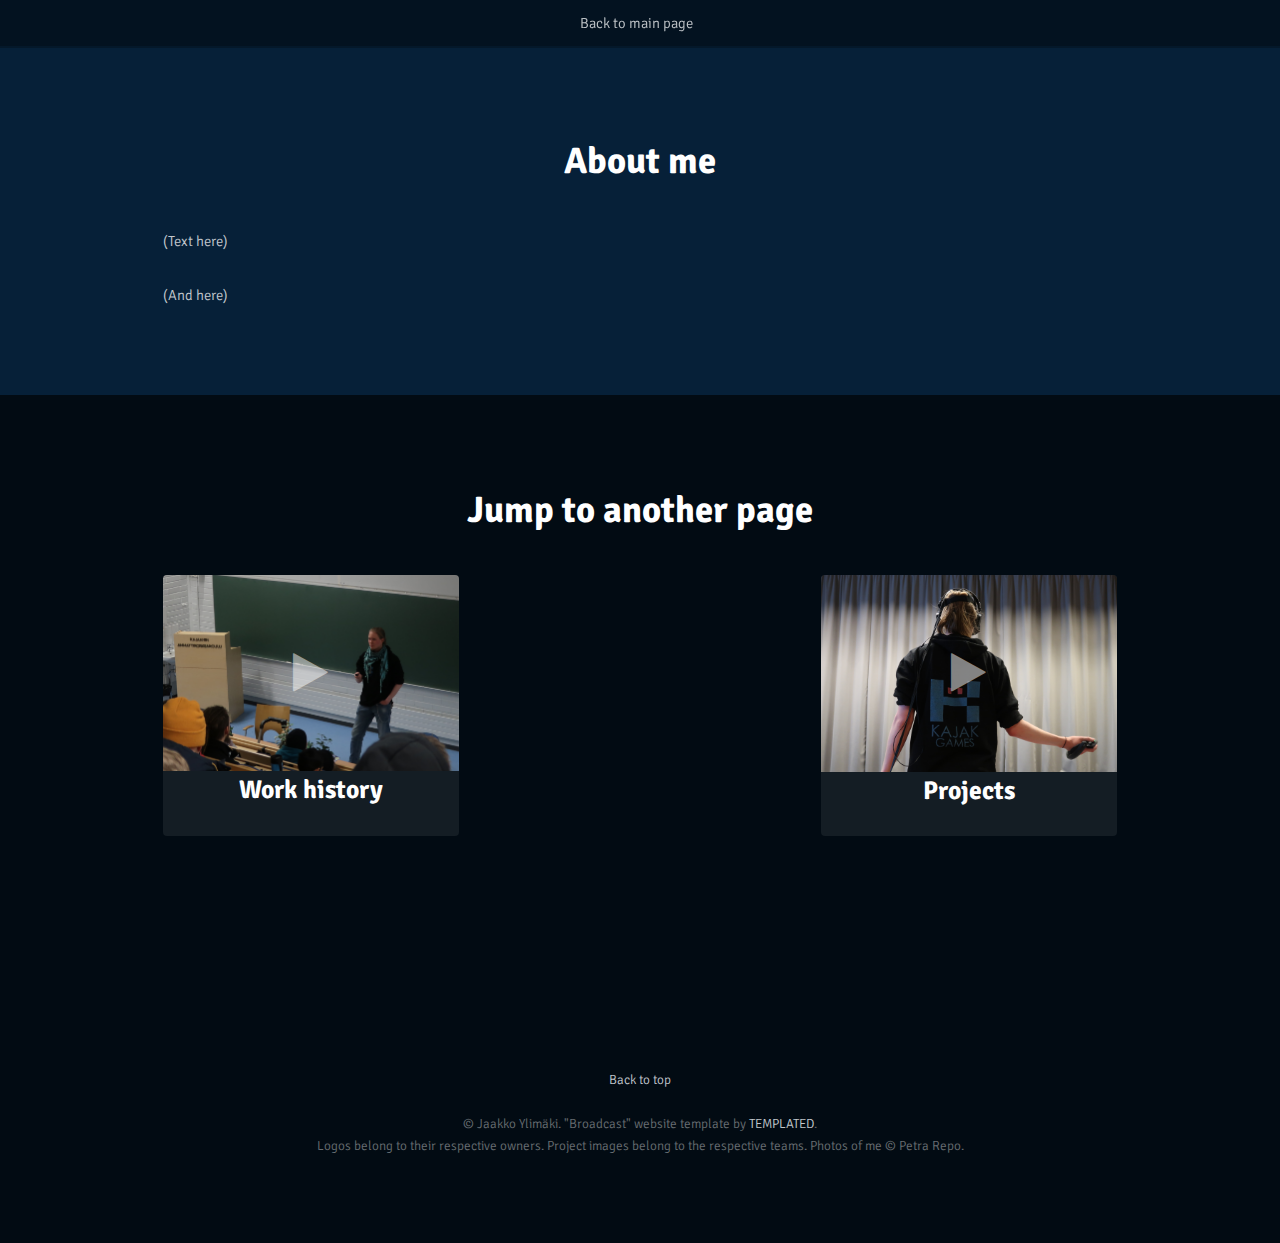
==== commit 07d39ed5: "Removed main page link" ====
--- a/About me.html
+++ b/About me.html
@@ -54,16 +54,6 @@
 							<div class="flex flex-3">
 								<div class="video col">
 									<div class="image fit">
-										<img src="images/main_page.jpg" alt="" />
-										<div class="arrow">
-											<div class="icon fa-play"></div>
-										</div>
-									</div>
-									<h3>Main page</h3>
-									<a href="index.html" class="link"><span>Click Me</span></a>
-								</div>
-								<div class="video col">
-									<div class="image fit">
 										<img src="images/work_history.jpg" alt="" />
 										<div class="arrow">
 											<div class="icon fa-play"></div>
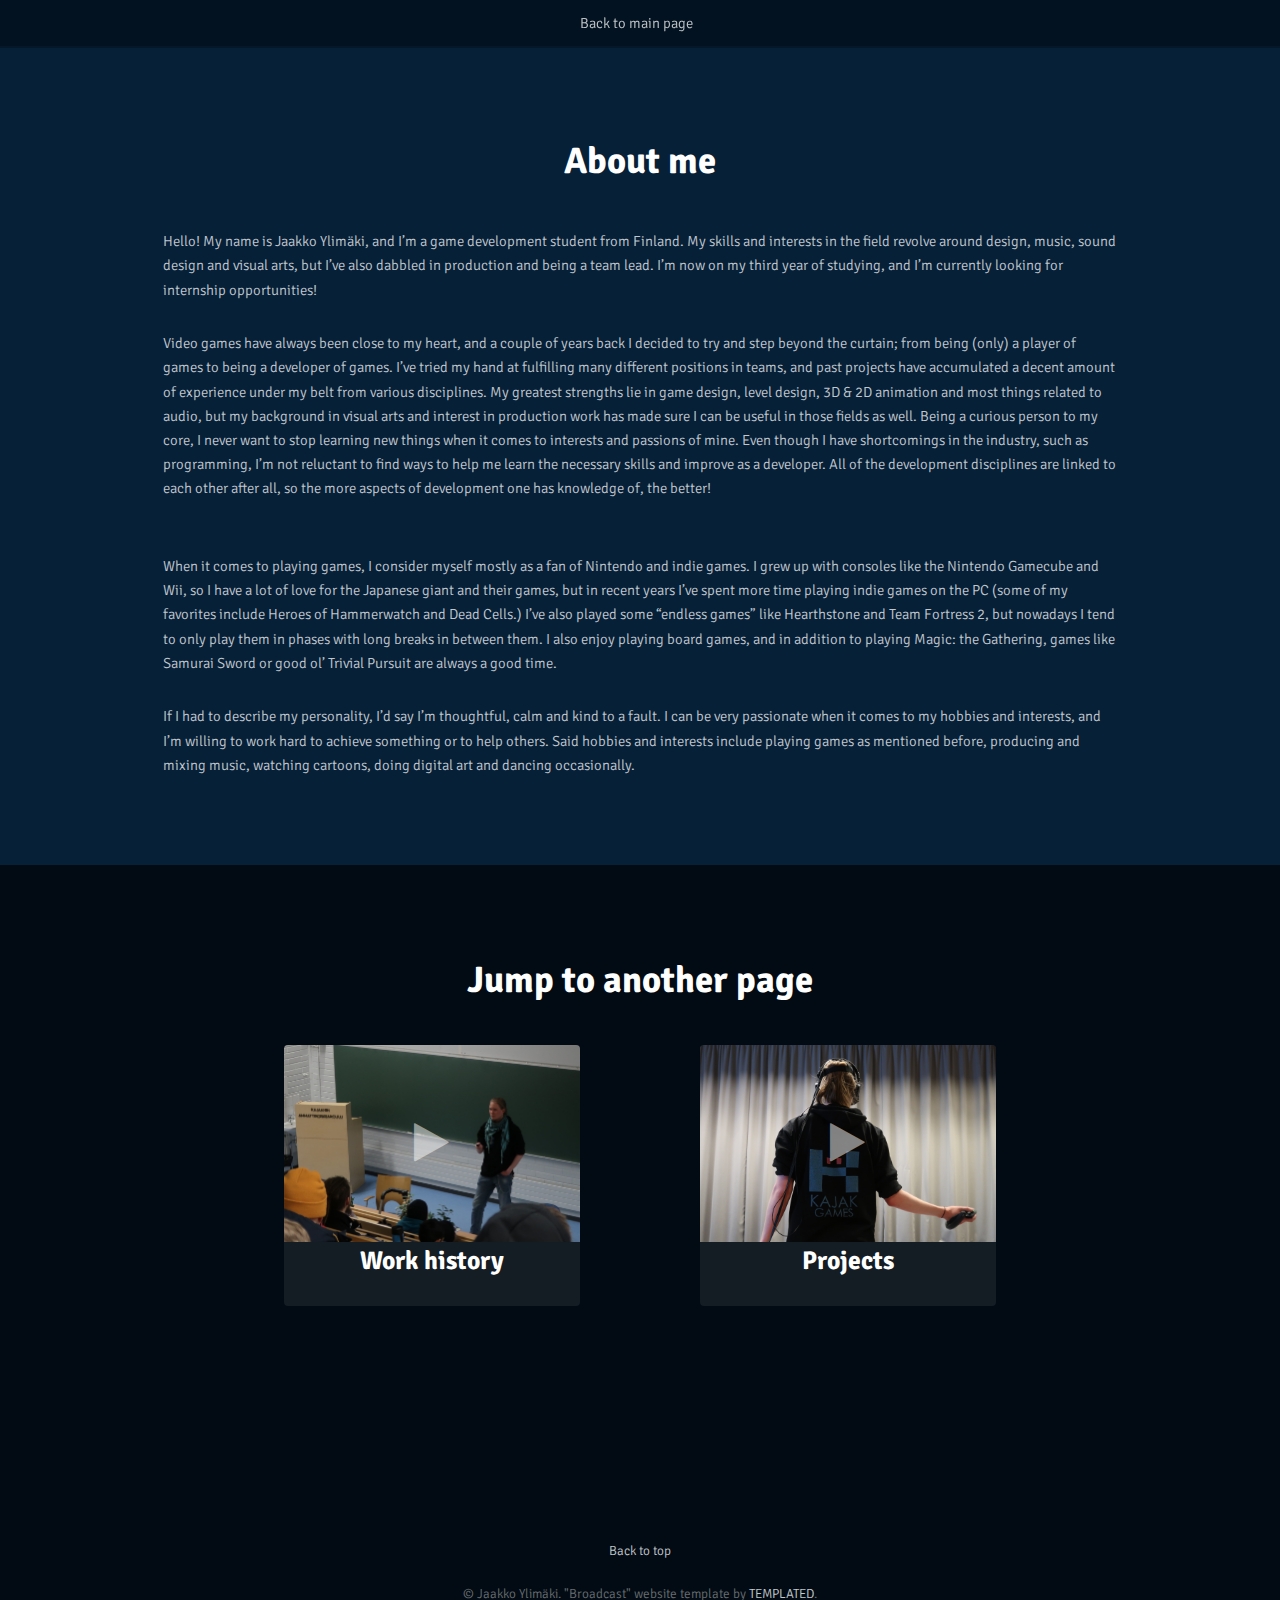
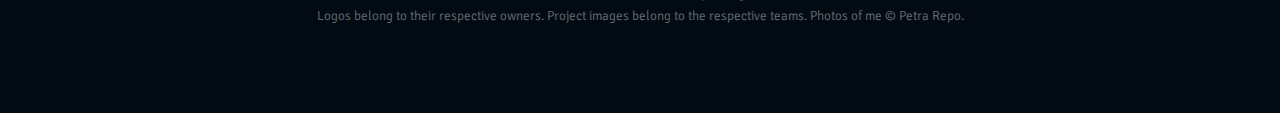
==== commit dddd4ece: "Added the about me text" ====
--- a/About me.html
+++ b/About me.html
@@ -40,8 +40,16 @@
 							<p></p>
 						</header>
 
-						<p>(Text here)</p>
-						<p>(And here)</p>
+						<p>Hello! My name is Jaakko Ylimäki, and I’m a game development student from Finland. My skills and interests in the field revolve around design, music, sound design and visual arts, but I’ve also dabbled in production and being a team lead. I’m now on my third year of studying, and I’m currently looking for internship opportunities!</p>
+
+
+						<p>Video games have always been close to my heart, and a couple of years back I decided to try and step beyond the curtain; from being (only) a player of games to being a developer of games. I’ve tried my hand at fulfilling many different positions in teams, and past projects have accumulated a decent amount of experience under my belt from various disciplines. My greatest strengths lie in game design, level design, 3D & 2D animation and most things related to audio, but my background in visual arts and interest in production work has made sure I can be useful in those fields as well.
+						Being a curious person to my core, I never want to stop learning new things when it comes to interests and passions of mine. Even though I have shortcomings in the industry, such as programming, I’m not reluctant to find ways to help me learn the necessary skills and improve as a developer. All of the development disciplines are linked to each other after all, so the more aspects of development one has knowledge of, the better!</p>
+						<br>
+
+						<p>When it comes to playing games, I consider myself mostly as a fan of Nintendo and indie games. I grew up with consoles like the Nintendo Gamecube and Wii, so I have a lot of love for the Japanese giant and their games, but in recent years I’ve spent more time playing indie games on the PC (some of my favorites include Heroes of Hammerwatch and Dead Cells.) I’ve also played some “endless games” like Hearthstone and Team Fortress 2, but nowadays I tend to only play them in phases with long breaks in between them. I also enjoy playing board games, and in addition to playing Magic: the Gathering, games like Samurai Sword or good ol’ Trivial Pursuit are always a good time.</p>
+
+						<p>If I had to describe my personality, I’d say I’m thoughtful, calm and kind to a fault. I can be very passionate when it comes to my hobbies and interests, and I’m willing to work hard to achieve something or to help others. Said hobbies and interests include playing games as mentioned before, producing and mixing music, watching cartoons, doing digital art and dancing occasionally.</p>
 					</div>
 				</section>
 
--- a/assets/css/main.css
+++ b/assets/css/main.css
@@ -2025,6 +2025,105 @@
 				background-color: #041321;
 			}
 
+
+/* Feature */
+
+	.feature {
+		display: -moz-flex;
+		display: -webkit-flex;
+		display: -ms-flex;
+		display: flex;
+		-moz-align-items: center;
+		-webkit-align-items: center;
+		-ms-align-items: center;
+		align-items: center;
+		margin-bottom: 6em;
+	}
+
+		.feature:last-child {
+			margin-bottom: 2em;
+		}
+
+		.feature.left {
+			-moz-flex-direction: row;
+			-webkit-flex-direction: row;
+			-ms-flex-direction: row;
+			flex-direction: row;
+		}
+
+		.feature.right {
+			-moz-flex-direction: row-reverse;
+			-webkit-flex-direction: row-reverse;
+			-ms-flex-direction: row-reverse;
+			flex-direction: row-reverse;
+		}
+
+		.feature .image {
+			width: 48%;
+		}
+
+			.feature .image img {
+				max-width: 100%;
+			}
+
+		.feature .content {
+			padding: 2em 3em 0.1em 3em;
+			width: 52%;
+		}
+
+		@media screen and (max-width: 1280px) {
+
+			.feature {
+				margin-bottom: 4em;
+			}
+
+				.feature .content {
+					padding: 1em 2em 0.1em 2em;
+				}
+
+		}
+
+		@media screen and (max-width: 980px) {
+
+			.feature.left, .feature.right {
+				-moz-flex-direction: column;
+				-webkit-flex-direction: column;
+				-ms-flex-direction: column;
+				flex-direction: column;
+			}
+
+			.feature .image {
+				width: 100%;
+			}
+
+				.feature .image img {
+					width: 100%;
+				}
+
+			.feature .content {
+				padding: 2em 2em 0.1em 2em;
+				width: 100%;
+			}
+
+		}
+
+		@media screen and (max-width: 736px) {
+
+			.feature {
+				margin-bottom: 2em;
+			}
+
+				.feature .content {
+					padding: 2em 1em 0.1em 1em;
+				}
+
+		}
+
+	.feature {
+		background-color: rgba(144, 144, 144, 0.075);
+	}
+
+
 /* Flex */
 
 	.flex {
@@ -2038,10 +2137,10 @@
 		-webkit-flex-wrap: wrap;
 		-ms-flex-wrap: wrap;
 		flex-wrap: wrap;
-		-moz-justify-content: space-between;
-		-webkit-justify-content: space-between;
-		-ms-justify-content: space-between;
-		justify-content: space-between;
+		-moz-justify-content: space-evenly;
+		-webkit-justify-content: space-evenly;
+		-ms-justify-content: space-evenly;
+		justify-content: space-evenly;
 	}
 
 		.flex.flex-2, .flex.flex-3 {
@@ -3255,6 +3354,241 @@
 			.wrapper.style2 table.alt tbody tr td {
 				border-color: rgba(255, 255, 255, 0.15);
 			}
+
+		.wrapper.style3 {
+			background-color: #062038;
+			color: #c1c7cd;
+		}
+
+			.wrapper.style3 input, .wrapper.style3 select, .wrapper.style3 textarea {
+				color: #ffffff;
+			}
+
+			.wrapper.style3 a {
+				color: #ffffff;
+			}
+
+			.wrapper.style3 strong, .wrapper.style3 b {
+				color: #ffffff;
+			}
+
+			.wrapper.style3 h1, .wrapper.style3 h2, .wrapper.style3 h3, .wrapper.style3 h4, .wrapper.style3 h5, .wrapper.style3 h6 {
+				color: #ffffff;
+			}
+
+			.wrapper.style3 blockquote {
+				border-left-color: rgba(144, 144, 144, 0.25);
+			}
+
+			.wrapper.style3 code {
+				background: #fff;
+				border-color: rgba(144, 144, 144, 0.25);
+			}
+
+			.wrapper.style3 hr {
+				border-bottom-color: rgba(144, 144, 144, 0.25);
+			}
+
+			.wrapper.style3 header p {
+				color: #555;
+			}
+
+			.wrapper.style3 .feature {
+				background-color: #fff;
+			}
+
+			.wrapper.style3 label {
+				color: #555;
+			}
+
+			.wrapper.style3 input[type="text"],
+			.wrapper.style3 input[type="password"],
+			.wrapper.style3 input[type="email"],
+			.wrapper.style3 select,
+			.wrapper.style3 textarea {
+				background-color: #fff;
+				border-color: rgba(144, 144, 144, 0.25);
+				color: inherit;
+			}
+
+				.wrapper.style3 input[type="text"]:focus,
+				.wrapper.style3 input[type="password"]:focus,
+				.wrapper.style3 input[type="email"]:focus,
+				.wrapper.style3 select:focus,
+				.wrapper.style3 textarea:focus {
+					border-color: #51BAA4;
+					box-shadow: 0 0 0 1px #51BAA4;
+				}
+
+			.wrapper.style3 .select-wrapper:before {
+				color: rgba(144, 144, 144, 0.25);
+			}
+
+			.wrapper.style3 input[type="checkbox"] + label,
+			.wrapper.style3 input[type="radio"] + label {
+				color: #777;
+			}
+
+				.wrapper.style3 input[type="checkbox"] + label:before,
+				.wrapper.style3 input[type="radio"] + label:before {
+					background-color: #fff;
+					border-color: rgba(144, 144, 144, 0.25);
+				}
+
+			.wrapper.style3 input[type="checkbox"]:checked + label:before,
+			.wrapper.style3 input[type="radio"]:checked + label:before {
+				background-color: #fff;
+				border-color: #51BAA4;
+				color: #555;
+			}
+
+			.wrapper.style3 input[type="checkbox"]:focus + label:before,
+			.wrapper.style3 input[type="radio"]:focus + label:before {
+				border-color: #51BAA4;
+				box-shadow: 0 0 0 1px #51BAA4;
+			}
+
+			.wrapper.style3 ::-webkit-input-placeholder {
+				color: #bbb !important;
+			}
+
+			.wrapper.style3 :-moz-placeholder {
+				color: #bbb !important;
+			}
+
+			.wrapper.style3 ::-moz-placeholder {
+				color: #bbb !important;
+			}
+
+			.wrapper.style3 :-ms-input-placeholder {
+				color: #bbb !important;
+			}
+
+			.wrapper.style3 .formerize-placeholder {
+				color: #bbb !important;
+			}
+
+			.wrapper.style3 form.alt input[type="text"],
+			.wrapper.style3 form.alt input[type="password"],
+			.wrapper.style3 form.alt input[type="email"],
+			.wrapper.style3 form.alt select,
+			.wrapper.style3 form.alt textarea {
+				background-color: transparent;
+			}
+
+			.wrapper.style3 ul.alt > li {
+				border-top-color: rgba(144, 144, 144, 0.25);
+			}
+
+			.wrapper.style3 table tbody tr {
+				border-color: rgba(144, 144, 144, 0.25);
+			}
+
+				.wrapper.style3 table tbody tr:nth-child(2n + 1) {
+					background-color: #fff;
+				}
+
+			.wrapper.style3 table th {
+				color: #555;
+			}
+
+			.wrapper.style3 table thead {
+				border-bottom-color: rgba(144, 144, 144, 0.25);
+			}
+
+			.wrapper.style3 table tfoot {
+				border-top-color: rgba(144, 144, 144, 0.25);
+			}
+
+			.wrapper.style3 table.alt tbody tr td {
+				border-color: rgba(144, 144, 144, 0.25);
+			}
+
+			.wrapper.style3 input[type="submit"],
+			.wrapper.style3 input[type="reset"],
+			.wrapper.style3 input[type="button"],
+			.wrapper.style3 button,
+			.wrapper.style3 .button {
+				background-color: #555;
+				box-shadow: none;
+				color: #EEE !important;
+			}
+
+				.wrapper.style3 input[type="submit"].icon:before,
+				.wrapper.style3 input[type="reset"].icon:before,
+				.wrapper.style3 input[type="button"].icon:before,
+				.wrapper.style3 button.icon:before,
+				.wrapper.style3 .button.icon:before {
+					color: #bbb;
+				}
+
+				.wrapper.style3 input[type="submit"]:hover,
+				.wrapper.style3 input[type="reset"]:hover,
+				.wrapper.style3 input[type="button"]:hover,
+				.wrapper.style3 button:hover,
+				.wrapper.style3 .button:hover {
+					background-color: #626262;
+				}
+
+				.wrapper.style3 input[type="submit"]:active,
+				.wrapper.style3 input[type="reset"]:active,
+				.wrapper.style3 input[type="button"]:active,
+				.wrapper.style3 button:active,
+				.wrapper.style3 .button:active {
+					background-color: #484848;
+				}
+
+				.wrapper.style3 input[type="submit"].special,
+				.wrapper.style3 input[type="reset"].special,
+				.wrapper.style3 input[type="button"].special,
+				.wrapper.style3 button.special,
+				.wrapper.style3 .button.special {
+					background-color: #51BAA4;
+					box-shadow: none;
+					color: #fff !important;
+				}
+
+					.wrapper.style3 input[type="submit"].special:hover,
+					.wrapper.style3 input[type="reset"].special:hover,
+					.wrapper.style3 input[type="button"].special:hover,
+					.wrapper.style3 button.special:hover,
+					.wrapper.style3 .button.special:hover {
+						background-color: #63c1ae;
+					}
+
+					.wrapper.style3 input[type="submit"].special:active,
+					.wrapper.style3 input[type="reset"].special:active,
+					.wrapper.style3 input[type="button"].special:active,
+					.wrapper.style3 button.special:active,
+					.wrapper.style3 .button.special:active {
+						background-color: #45ad97;
+					}
+
+				.wrapper.style3 input[type="submit"].alt,
+				.wrapper.style3 input[type="reset"].alt,
+				.wrapper.style3 input[type="button"].alt,
+				.wrapper.style3 button.alt,
+				.wrapper.style3 .button.alt {
+					background-color: transparent;
+					box-shadow: inset 0 0 0 2px #51BAA4;
+					color: #51BAA4 !important;
+				}
+
+					.wrapper.style3 input[type="submit"].alt:hover,
+					.wrapper.style3 input[type="reset"].alt:hover,
+					.wrapper.style3 input[type="button"].alt:hover,
+					.wrapper.style3 button.alt:hover,
+					.wrapper.style3 .button.alt:hover {
+						background-color: #fff;
+					}
+
+					.wrapper.style3 input[type="submit"].alt:active,
+					.wrapper.style3 input[type="reset"].alt:active,
+					.wrapper.style3 input[type="button"].alt:active,
+					.wrapper.style3 button.alt:active,
+					.wrapper.style3 .button.alt:active {
+						background-color: rgba(144, 144, 144, 0.2);
+					}
 
 		@media screen and (max-width: 1280px) {
 
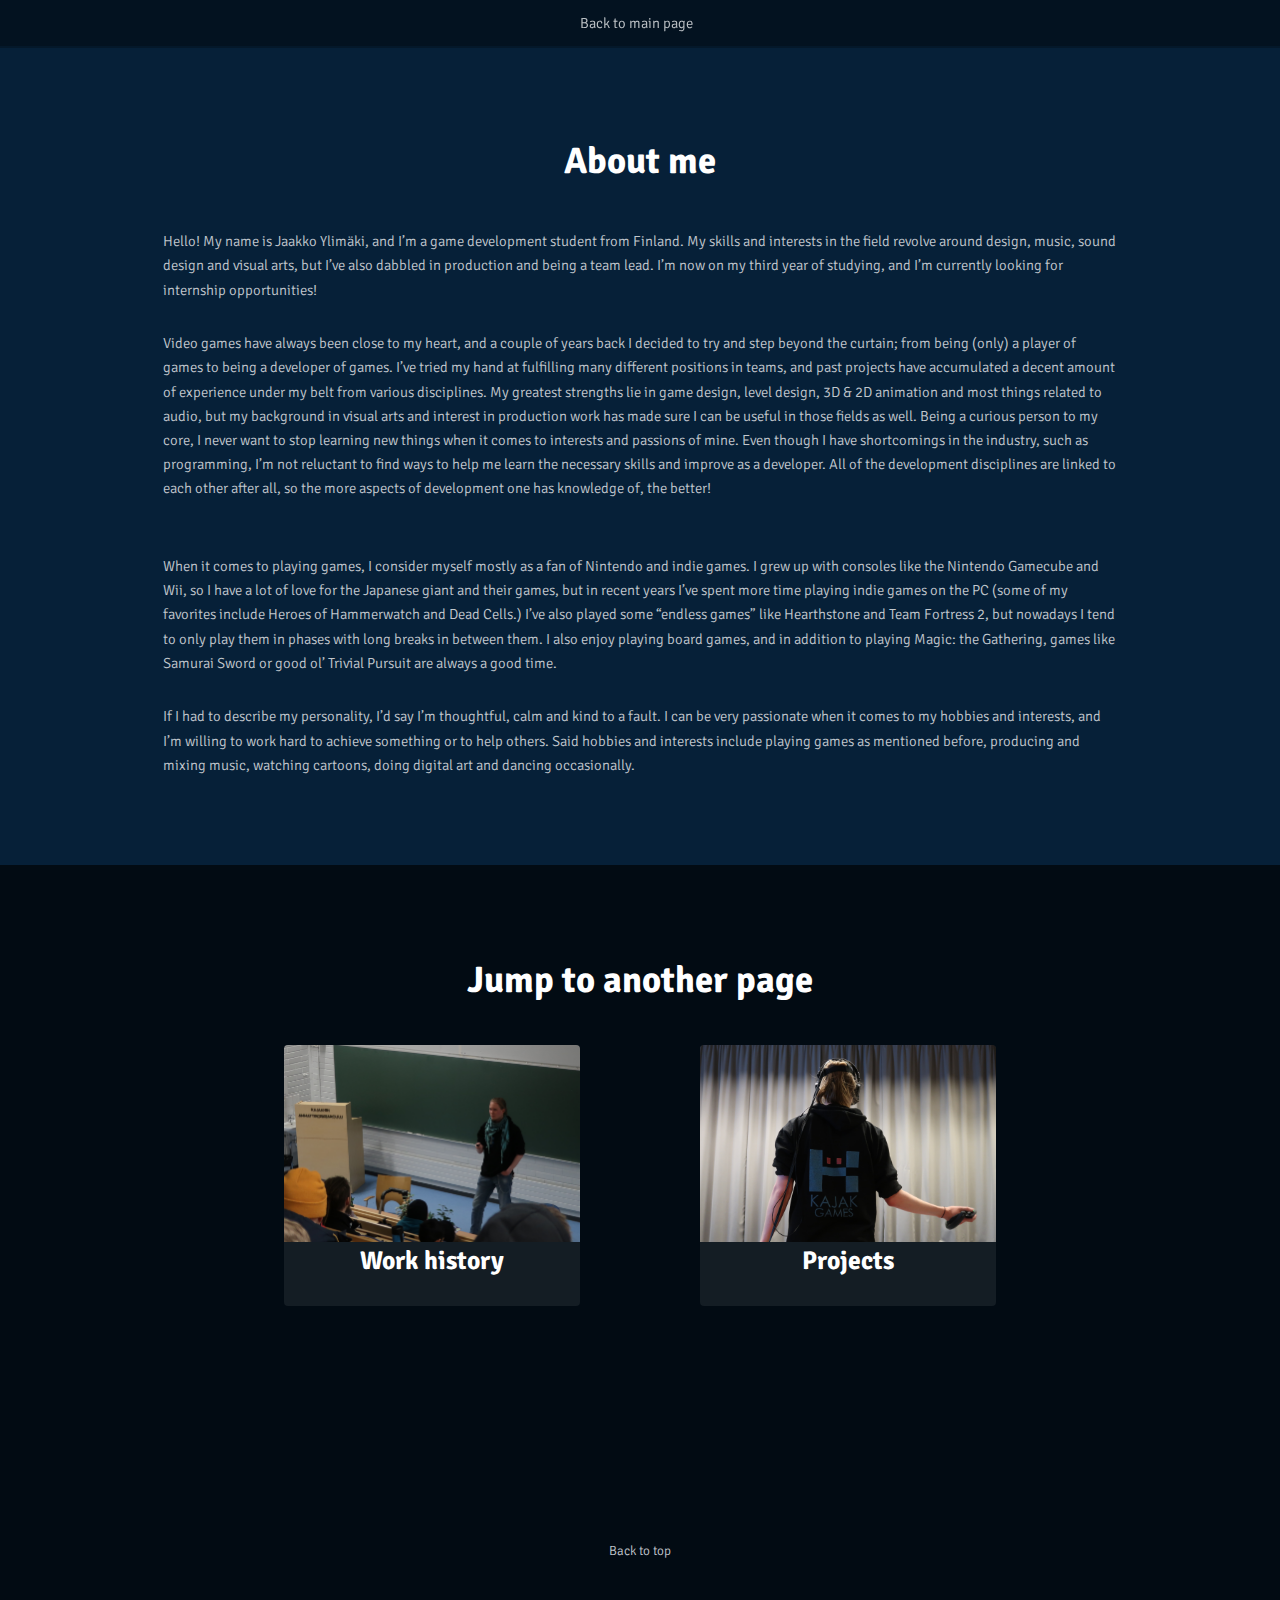
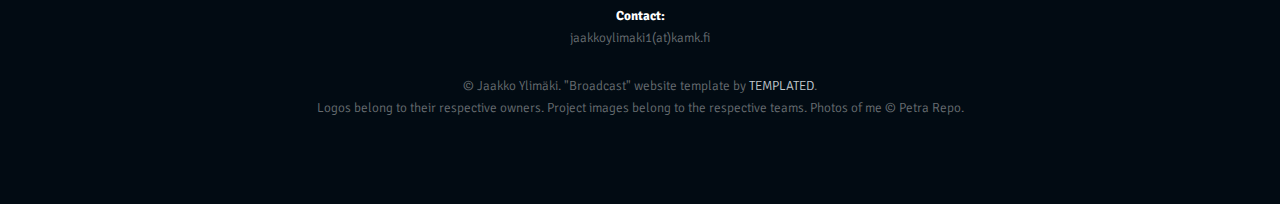
==== commit 51f0ce26: "Added contact info" ====
--- a/About me.html
+++ b/About me.html
@@ -95,6 +95,8 @@
 					<a href="#">Back to top</a>
 					</br>
 					</br>
+					</br>
+					<b>Contact:</b><p>  jaakkoylimaki1(at)kamk.fi</p>
 					&copy; Jaakko Ylimäki.  "Broadcast" website template by <a href="https://templated.co">TEMPLATED</a>. </br>
 					Logos belong to their respective owners. Project images belong to the respective teams. Photos of me © Petra Repo.
 				</div>
--- a/assets/css/main.css
+++ b/assets/css/main.css
@@ -3666,16 +3666,6 @@
 				/* Adjusts for spacing */
 		}
 
-				.video .image .arrow .icon {
-					-moz-transition: color 1s ease-in-out;
-					-webkit-transition: color 1s ease-in-out;
-					-ms-transition: color 1s ease-in-out;
-					transition: color 1s ease-in-out;
-					display: inline-block;
-					vertical-align: middle;
-					font-size: 3em;
-					color: rgba(255, 255, 255, 0.5);
-				}
 
 		.video .caption {
 			color: #c0c5c9;
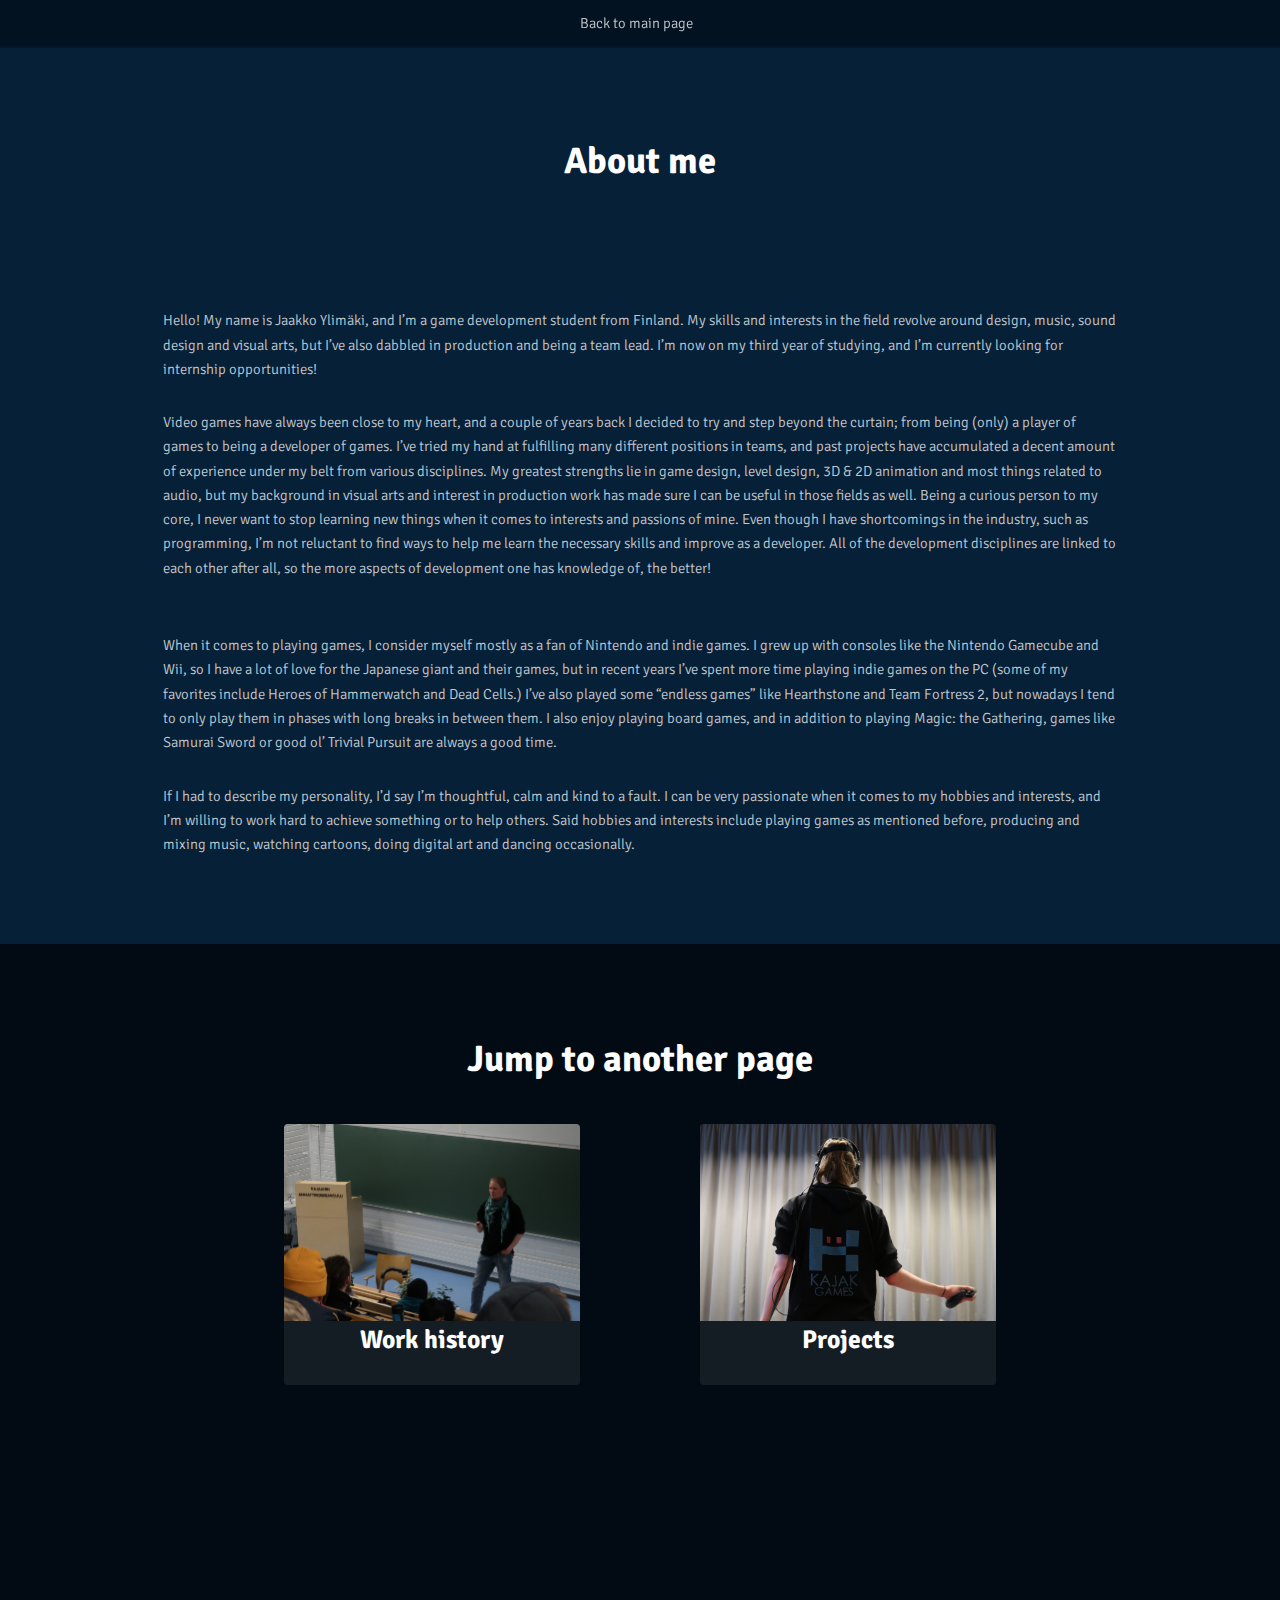
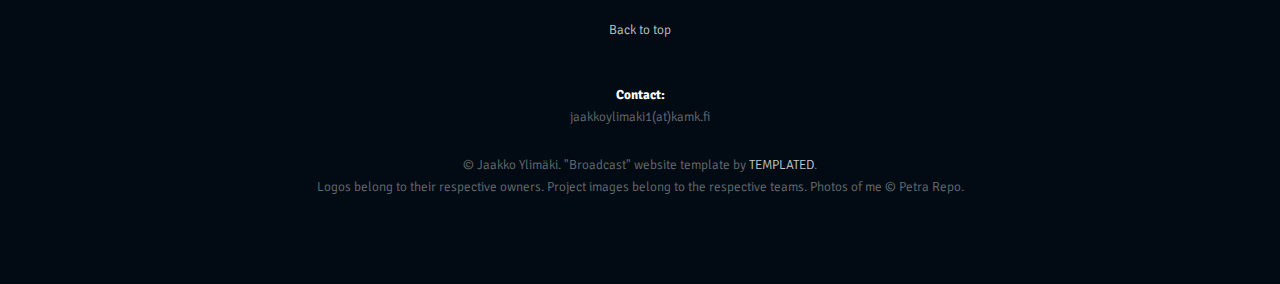
==== commit 60b535e0: "added break after about me" ====
--- a/About me.html
+++ b/About me.html
@@ -36,7 +36,7 @@
 				<section class="wrapper style1">
 					<div class="inner">
 						<header class="align-center">
-							<h2>About me</h2>
+							<h2>About me</h2><br>
 							<p></p>
 						</header>
 
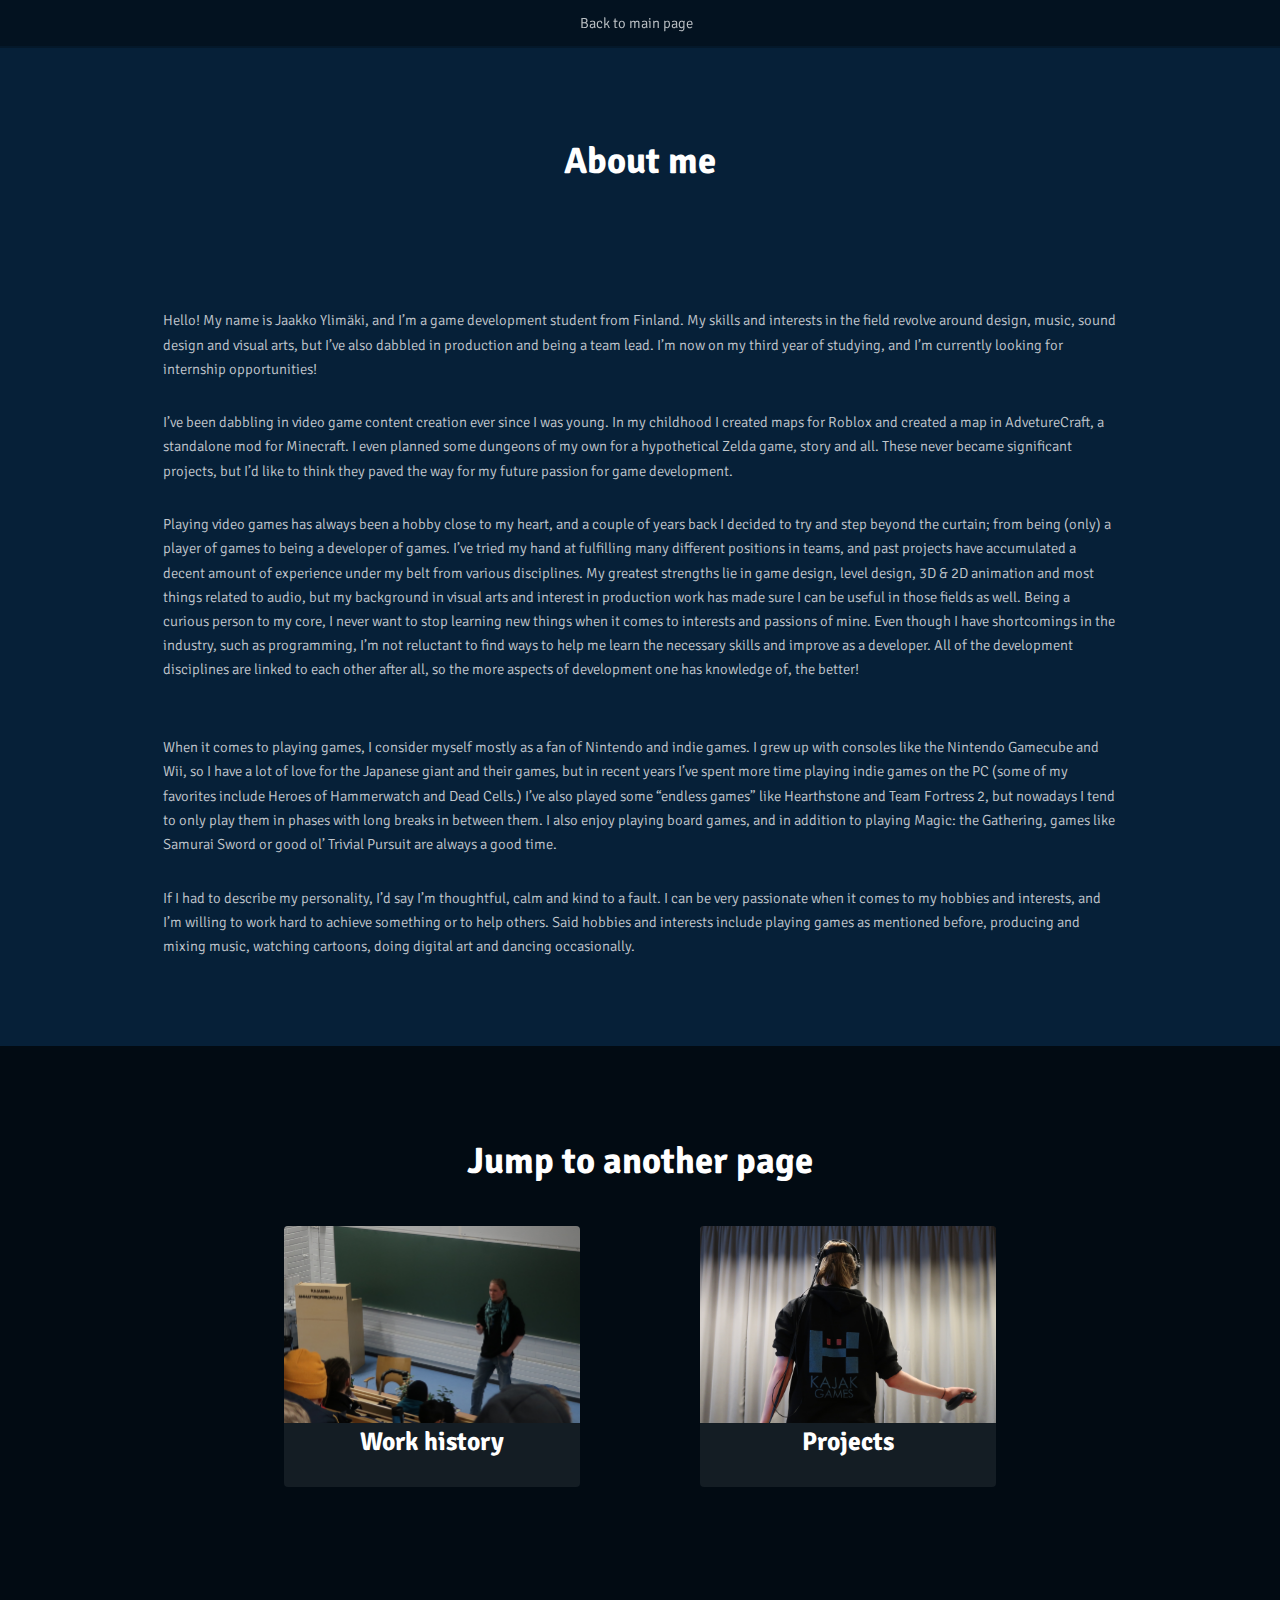
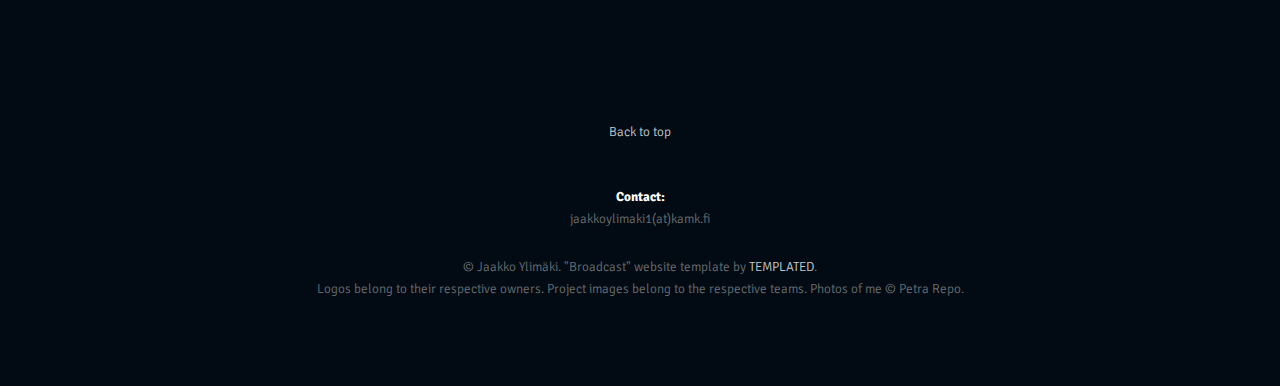
==== commit 634e4b2e: "Added text about old map making" ====
--- a/About me.html
+++ b/About me.html
@@ -42,8 +42,10 @@
 
 						<p>Hello! My name is Jaakko Ylimäki, and I’m a game development student from Finland. My skills and interests in the field revolve around design, music, sound design and visual arts, but I’ve also dabbled in production and being a team lead. I’m now on my third year of studying, and I’m currently looking for internship opportunities!</p>
 
-
-						<p>Video games have always been close to my heart, and a couple of years back I decided to try and step beyond the curtain; from being (only) a player of games to being a developer of games. I’ve tried my hand at fulfilling many different positions in teams, and past projects have accumulated a decent amount of experience under my belt from various disciplines. My greatest strengths lie in game design, level design, 3D & 2D animation and most things related to audio, but my background in visual arts and interest in production work has made sure I can be useful in those fields as well.
+						
+						<p>I’ve been dabbling in video game content creation ever since I was young. In my childhood I created maps for Roblox and created a map in AdvetureCraft, a standalone mod for Minecraft. I even planned some dungeons of my own for a hypothetical Zelda game, story and all. These never became significant projects, but I’d like to think they paved the way for my future passion for game development.</p>
+						
+						<p>Playing video games has always been a hobby close to my heart, and a couple of years back I decided to try and step beyond the curtain; from being (only) a player of games to being a developer of games. I’ve tried my hand at fulfilling many different positions in teams, and past projects have accumulated a decent amount of experience under my belt from various disciplines. My greatest strengths lie in game design, level design, 3D & 2D animation and most things related to audio, but my background in visual arts and interest in production work has made sure I can be useful in those fields as well.
 						Being a curious person to my core, I never want to stop learning new things when it comes to interests and passions of mine. Even though I have shortcomings in the industry, such as programming, I’m not reluctant to find ways to help me learn the necessary skills and improve as a developer. All of the development disciplines are linked to each other after all, so the more aspects of development one has knowledge of, the better!</p>
 						<br>
 
--- a/assets/css/main.css
+++ b/assets/css/main.css
@@ -56,6 +56,29 @@
 		-webkit-box-sizing: border-box;
 		box-sizing: border-box;
 	}
+
+/* .yt scaling?? */
+
+		@media screen and (max-width: 736px) {
+
+			.yt {
+				margin: auto;
+				width: 50%;
+				height: 50%;
+			}
+
+		}
+
+		@media screen and (max-width: 480px) {
+
+			.yt {
+				margin: auto;
+				width: 50%;
+				height: 50%;
+			}
+
+		}
+
 
 /* Containers */
 
@@ -1704,7 +1727,7 @@
 		@media screen and (max-width: 480px) {
 
 			h3 {
-				font-size: 1.75em;
+				font-size: 1.25em;
 			}
 
 		}
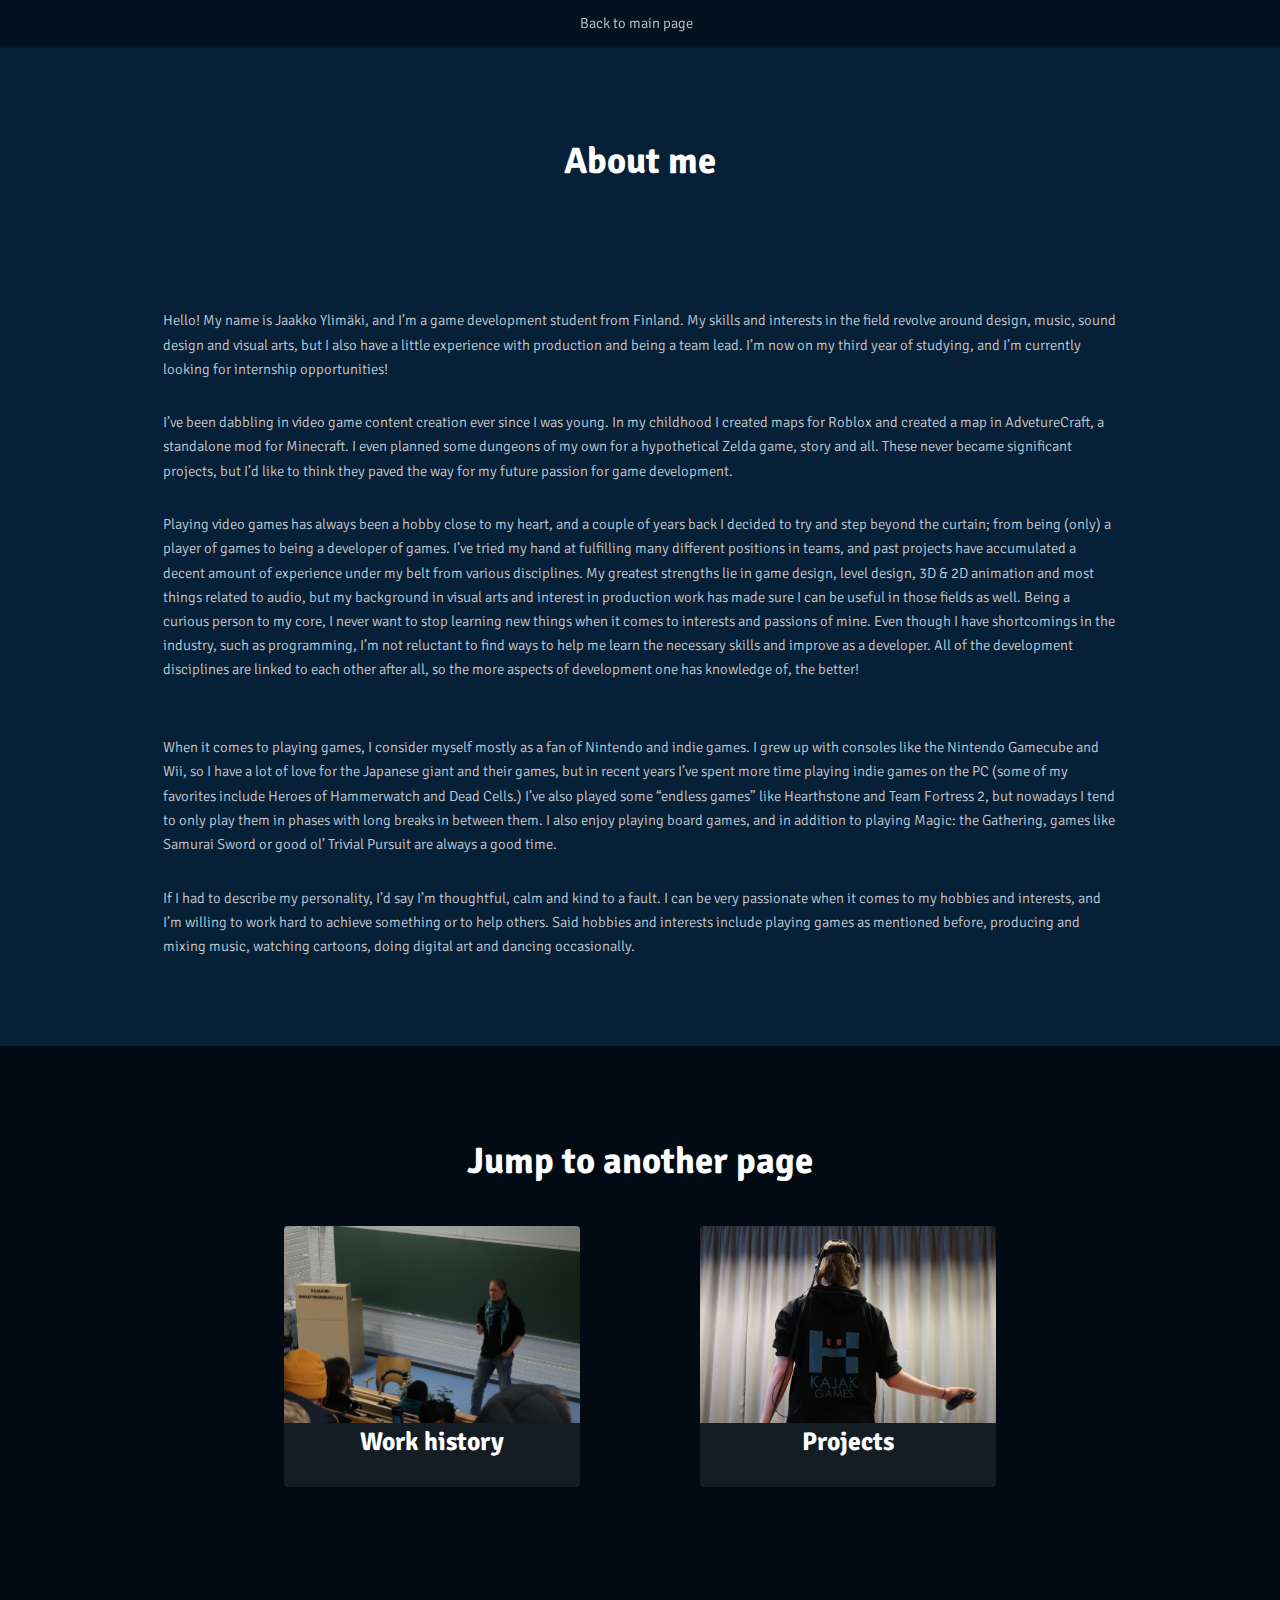
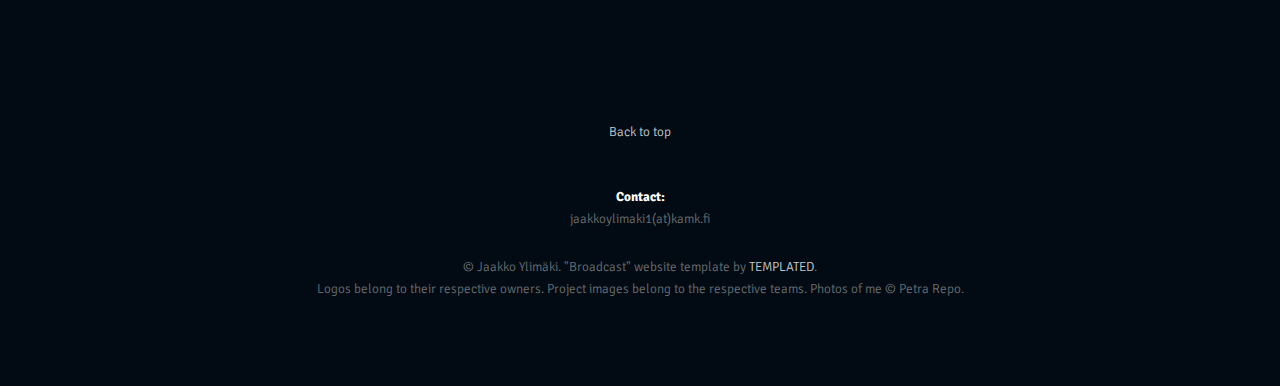
==== commit 67d2a848: "Removed double dabble from beginning" ====
--- a/About me.html
+++ b/About me.html
@@ -40,7 +40,7 @@
 							<p></p>
 						</header>
 
-						<p>Hello! My name is Jaakko Ylimäki, and I’m a game development student from Finland. My skills and interests in the field revolve around design, music, sound design and visual arts, but I’ve also dabbled in production and being a team lead. I’m now on my third year of studying, and I’m currently looking for internship opportunities!</p>
+						<p>Hello! My name is Jaakko Ylimäki, and I’m a game development student from Finland. My skills and interests in the field revolve around design, music, sound design and visual arts, but I also have a little experience with production and being a team lead. I’m now on my third year of studying, and I’m currently looking for internship opportunities!</p>
 
 						
 						<p>I’ve been dabbling in video game content creation ever since I was young. In my childhood I created maps for Roblox and created a map in AdvetureCraft, a standalone mod for Minecraft. I even planned some dungeons of my own for a hypothetical Zelda game, story and all. These never became significant projects, but I’d like to think they paved the way for my future passion for game development.</p>
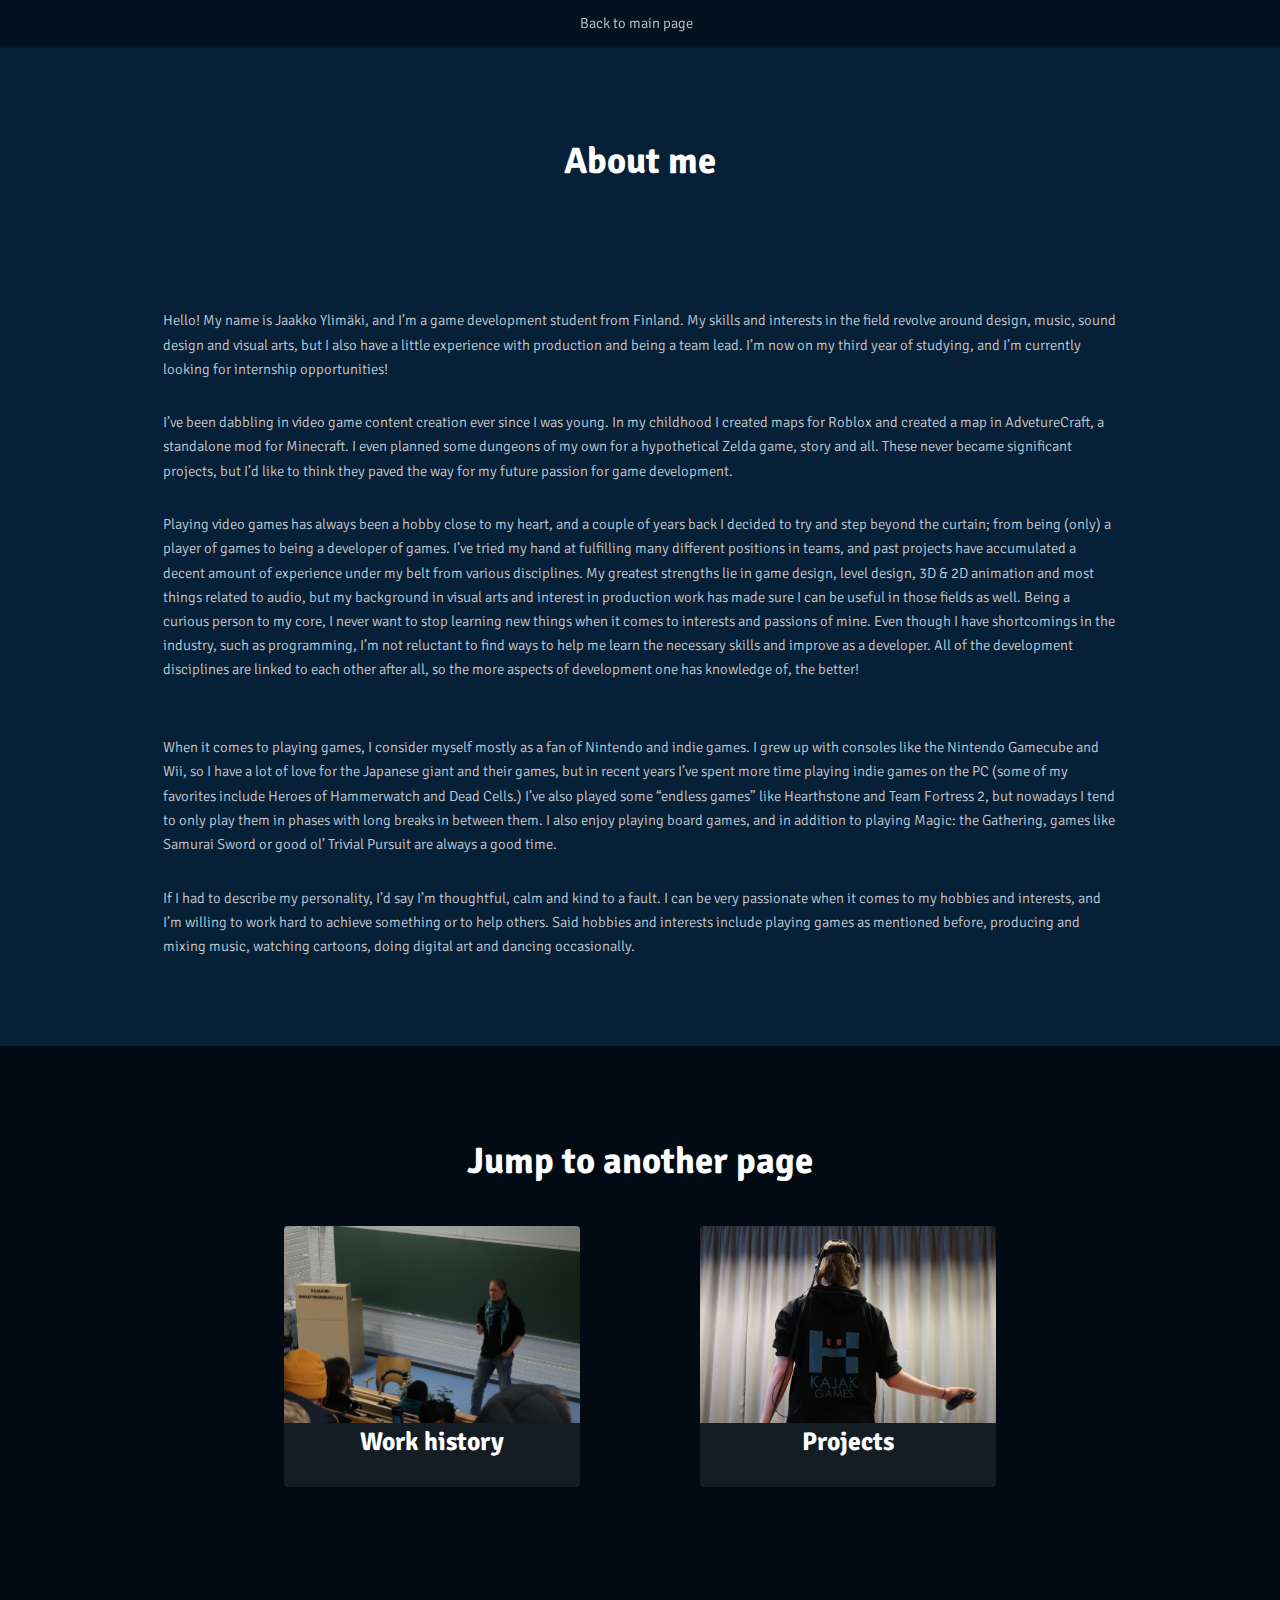
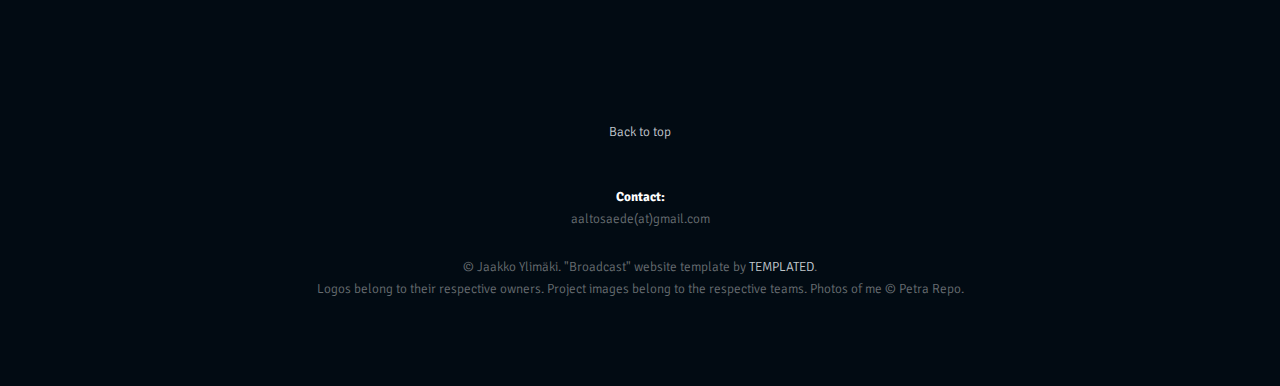
==== commit a3e1d15d: "Updated contact email" ====
--- a/About me.html
+++ b/About me.html
@@ -98,7 +98,7 @@
 					</br>
 					</br>
 					</br>
-					<b>Contact:</b><p>  jaakkoylimaki1(at)kamk.fi</p>
+					<b>Contact:</b><p>  aaltosaede(at)gmail.com</p>
 					&copy; Jaakko Ylimäki.  "Broadcast" website template by <a href="https://templated.co">TEMPLATED</a>. </br>
 					Logos belong to their respective owners. Project images belong to the respective teams. Photos of me © Petra Repo.
 				</div>
